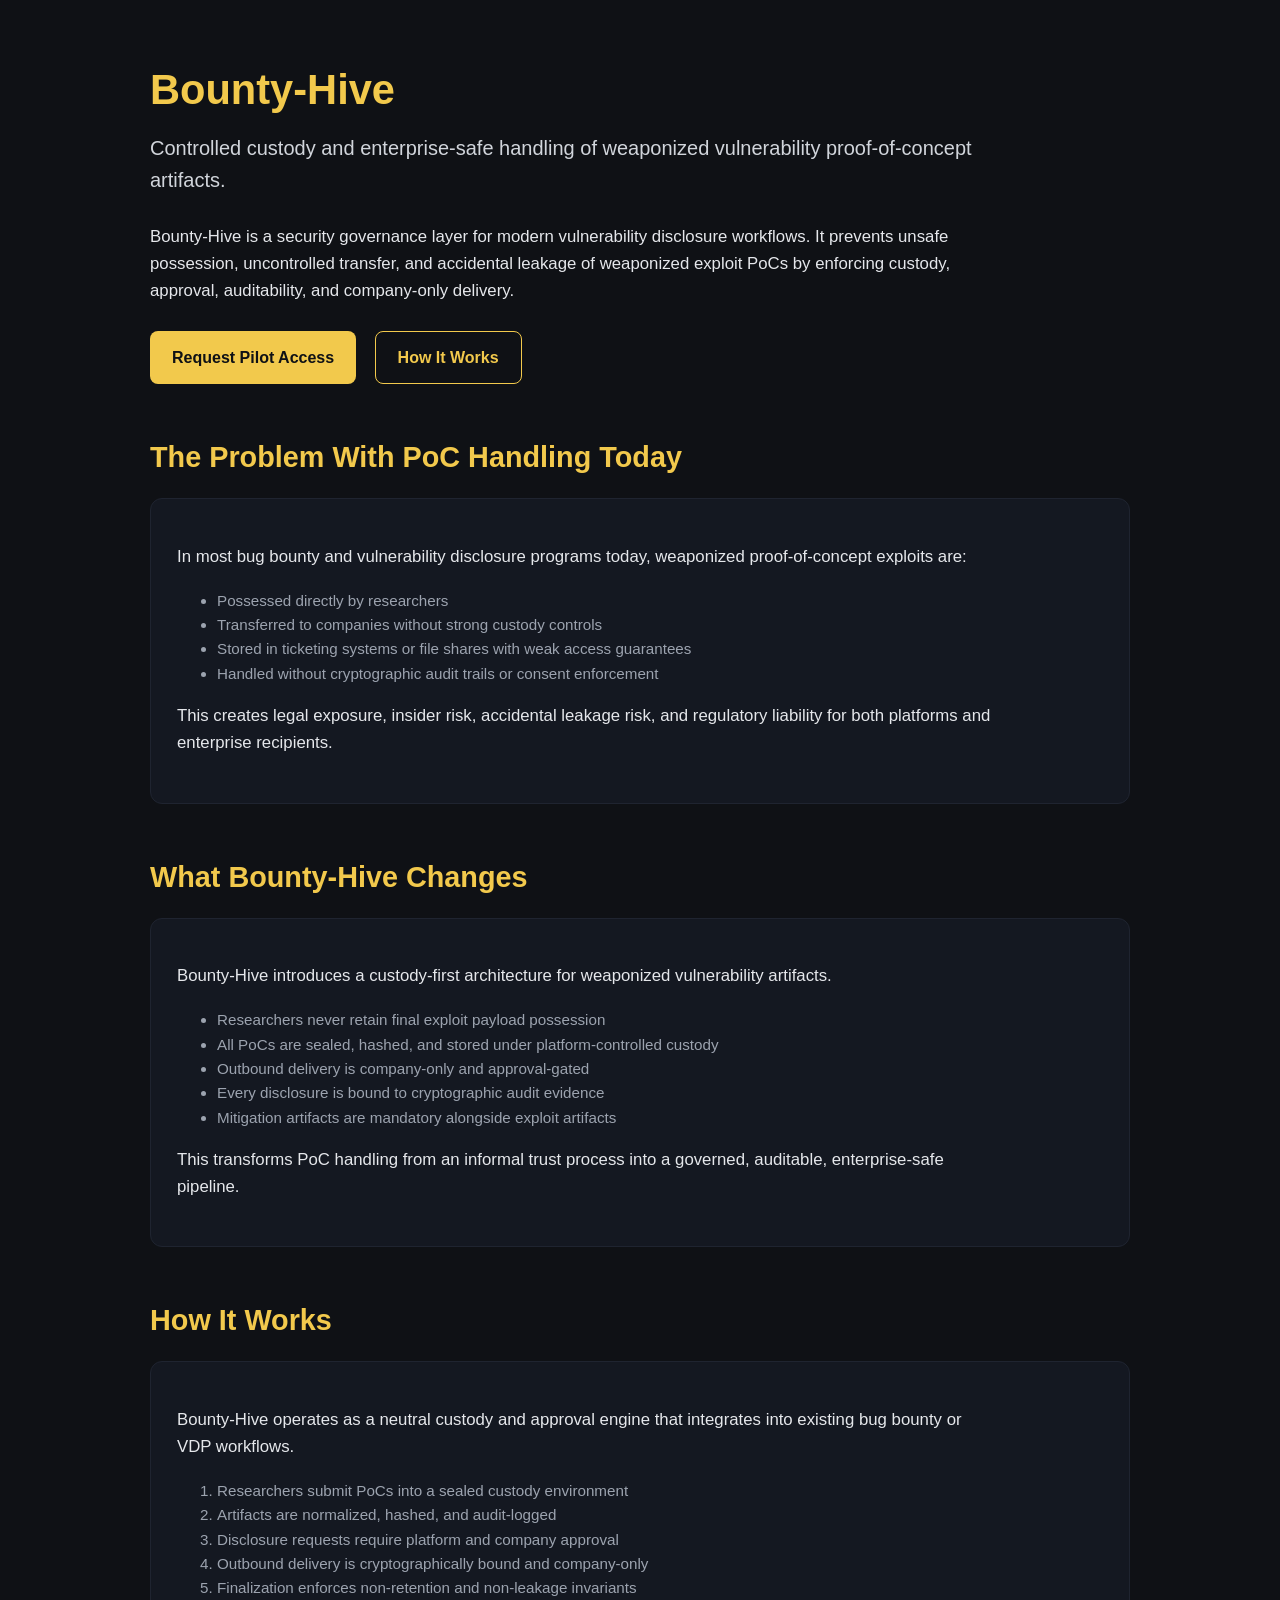
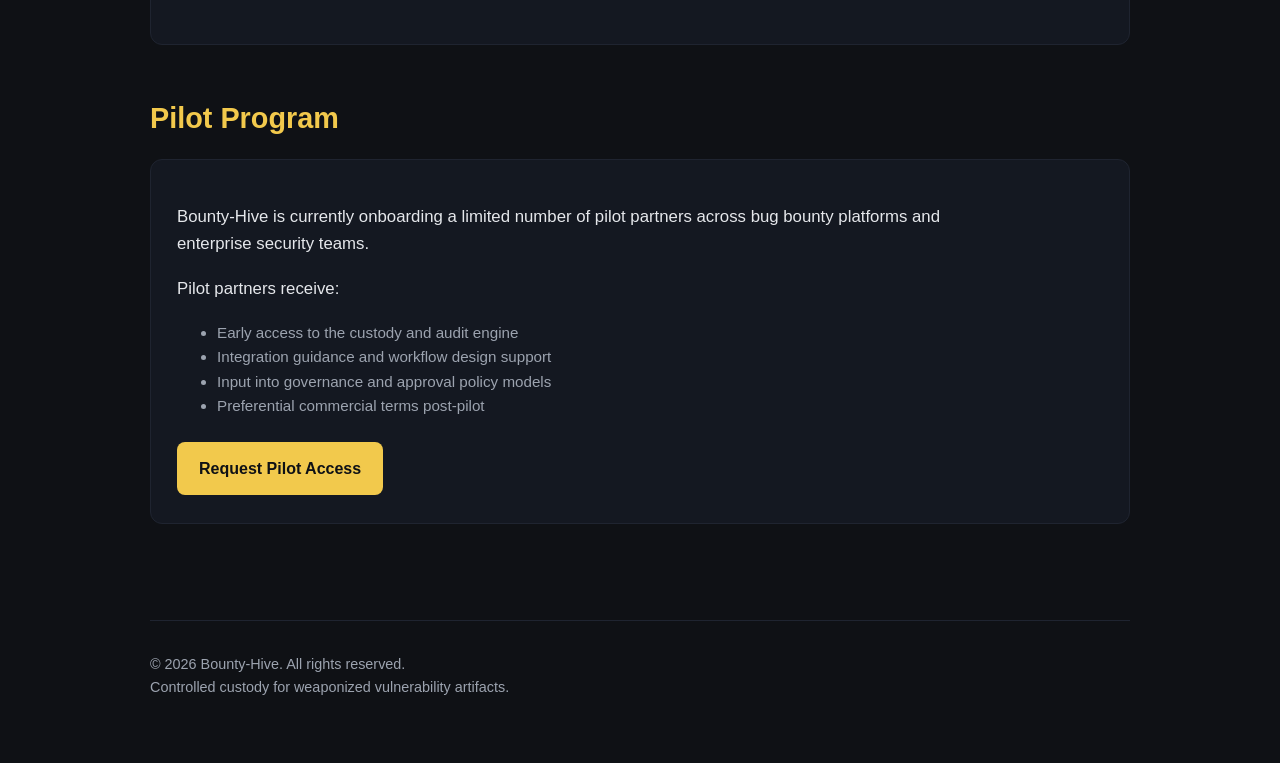
==== index.html @ f5d51bd5 "site: replace landing page with dark + yellow pilot-ready version" ====
<!DOCTYPE html>
<html lang="en">
<head>
  <meta charset="UTF-8" />
  <meta name="viewport" content="width=device-width, initial-scale=1.0"/>
  <title>Bounty-Hive — Controlled Custody for Weaponized PoCs</title>

  <style>
    body {
      background-color: #0f1115;
      color: #e5e7eb;
      font-family: -apple-system, BlinkMacSystemFont, "Segoe UI", Roboto, Inter, sans-serif;
      margin: 0;
      padding: 0;
      line-height: 1.6;
    }

    .container {
      max-width: 980px;
      margin: 0 auto;
      padding: 64px 24px;
    }

    h1, h2, h3 {
      color: #f2c94c;
      margin-top: 0;
      line-height: 1.25;
    }

    h1 {
      font-size: 2.6rem;
      margin-bottom: 16px;
    }

    h2 {
      font-size: 1.8rem;
      margin-top: 48px;
      margin-bottom: 12px;
    }

    p {
      font-size: 1.05rem;
      color: #e5e7eb;
      margin-bottom: 18px;
      max-width: 820px;
    }

    .subtle {
      color: #9ca3af;
      font-size: 0.95rem;
    }

    a {
      color: #f2c94c;
      text-decoration: none;
      font-weight: 500;
    }

    a:hover {
      text-decoration: underline;
    }

    .hero {
      margin-bottom: 56px;
    }

    .tagline {
      font-size: 1.25rem;
      color: #d1d5db;
      margin-bottom: 28px;
      max-width: 860px;
    }

    .button-primary {
      background-color: #f2c94c;
      color: #0f1115;
      padding: 14px 22px;
      border-radius: 8px;
      font-weight: 700;
      display: inline-block;
      margin-right: 14px;
      margin-top: 8px;
    }

    .button-secondary {
      border: 1px solid #f2c94c;
      color: #f2c94c;
      padding: 13px 22px;
      border-radius: 8px;
      font-weight: 600;
      display: inline-block;
      margin-top: 8px;
    }

    .section {
      margin-top: 56px;
    }

    .card {
      background-color: #141821;
      border: 1px solid #1f2430;
      border-radius: 12px;
      padding: 28px 26px;
      margin-top: 22px;
    }

    .footer {
      margin-top: 96px;
      padding-top: 32px;
      border-top: 1px solid #1f2430;
      color: #9ca3af;
      font-size: 0.9rem;
    }
  </style>
</head>
<body>

  <div class="container">

    <!-- HERO -->
    <div class="hero">
      <h1>Bounty-Hive</h1>

      <div class="tagline">
        Controlled custody and enterprise-safe handling of weaponized vulnerability proof-of-concept artifacts.
      </div>

      <p>
        Bounty-Hive is a security governance layer for modern vulnerability disclosure workflows.
        It prevents unsafe possession, uncontrolled transfer, and accidental leakage of weaponized exploit PoCs
        by enforcing custody, approval, auditability, and company-only delivery.
      </p>

      <a href="mailto:contact@bountyhive.org" class="button-primary">
        Request Pilot Access
      </a>

      <a href="#how-it-works" class="button-secondary">
        How It Works
      </a>
    </div>

    <!-- PROBLEM -->
    <div class="section">
      <h2>The Problem With PoC Handling Today</h2>

      <div class="card">
        <p>
          In most bug bounty and vulnerability disclosure programs today, weaponized proof-of-concept exploits are:
        </p>

        <ul class="subtle">
          <li>Possessed directly by researchers</li>
          <li>Transferred to companies without strong custody controls</li>
          <li>Stored in ticketing systems or file shares with weak access guarantees</li>
          <li>Handled without cryptographic audit trails or consent enforcement</li>
        </ul>

        <p>
          This creates legal exposure, insider risk, accidental leakage risk,
          and regulatory liability for both platforms and enterprise recipients.
        </p>
      </div>
    </div>

    <!-- SOLUTION -->
    <div class="section">
      <h2>What Bounty-Hive Changes</h2>

      <div class="card">
        <p>
          Bounty-Hive introduces a custody-first architecture for weaponized vulnerability artifacts.
        </p>

        <ul class="subtle">
          <li>Researchers never retain final exploit payload possession</li>
          <li>All PoCs are sealed, hashed, and stored under platform-controlled custody</li>
          <li>Outbound delivery is company-only and approval-gated</li>
          <li>Every disclosure is bound to cryptographic audit evidence</li>
          <li>Mitigation artifacts are mandatory alongside exploit artifacts</li>
        </ul>

        <p>
          This transforms PoC handling from an informal trust process into a governed, auditable, enterprise-safe pipeline.
        </p>
      </div>
    </div>

    <!-- HOW IT WORKS -->
    <div class="section" id="how-it-works">
      <h2>How It Works</h2>

      <div class="card">
        <p>
          Bounty-Hive operates as a neutral custody and approval engine that integrates into
          existing bug bounty or VDP workflows.
        </p>

        <ol class="subtle">
          <li>Researchers submit PoCs into a sealed custody environment</li>
          <li>Artifacts are normalized, hashed, and audit-logged</li>
          <li>Disclosure requests require platform and company approval</li>
          <li>Outbound delivery is cryptographically bound and company-only</li>
          <li>Finalization enforces non-retention and non-leakage invariants</li>
        </ol>
      </div>
    </div>

    <!-- PILOT CTA -->
    <div class="section">
      <h2>Pilot Program</h2>

      <div class="card">
        <p>
          Bounty-Hive is currently onboarding a limited number of pilot partners
          across bug bounty platforms and enterprise security teams.
        </p>

        <p>
          Pilot partners receive:
        </p>

        <ul class="subtle">
          <li>Early access to the custody and audit engine</li>
          <li>Integration guidance and workflow design support</li>
          <li>Input into governance and approval policy models</li>
          <li>Preferential commercial terms post-pilot</li>
        </ul>

        <a href="mailto:contact@bountyhive.org" class="button-primary">
          Request Pilot Access
        </a>
      </div>
    </div>

    <!-- FOOTER -->
    <div class="footer">
      © 2026 Bounty-Hive. All rights reserved.<br/>
      Controlled custody for weaponized vulnerability artifacts.
    </div>

  </div>

</body>
</html>
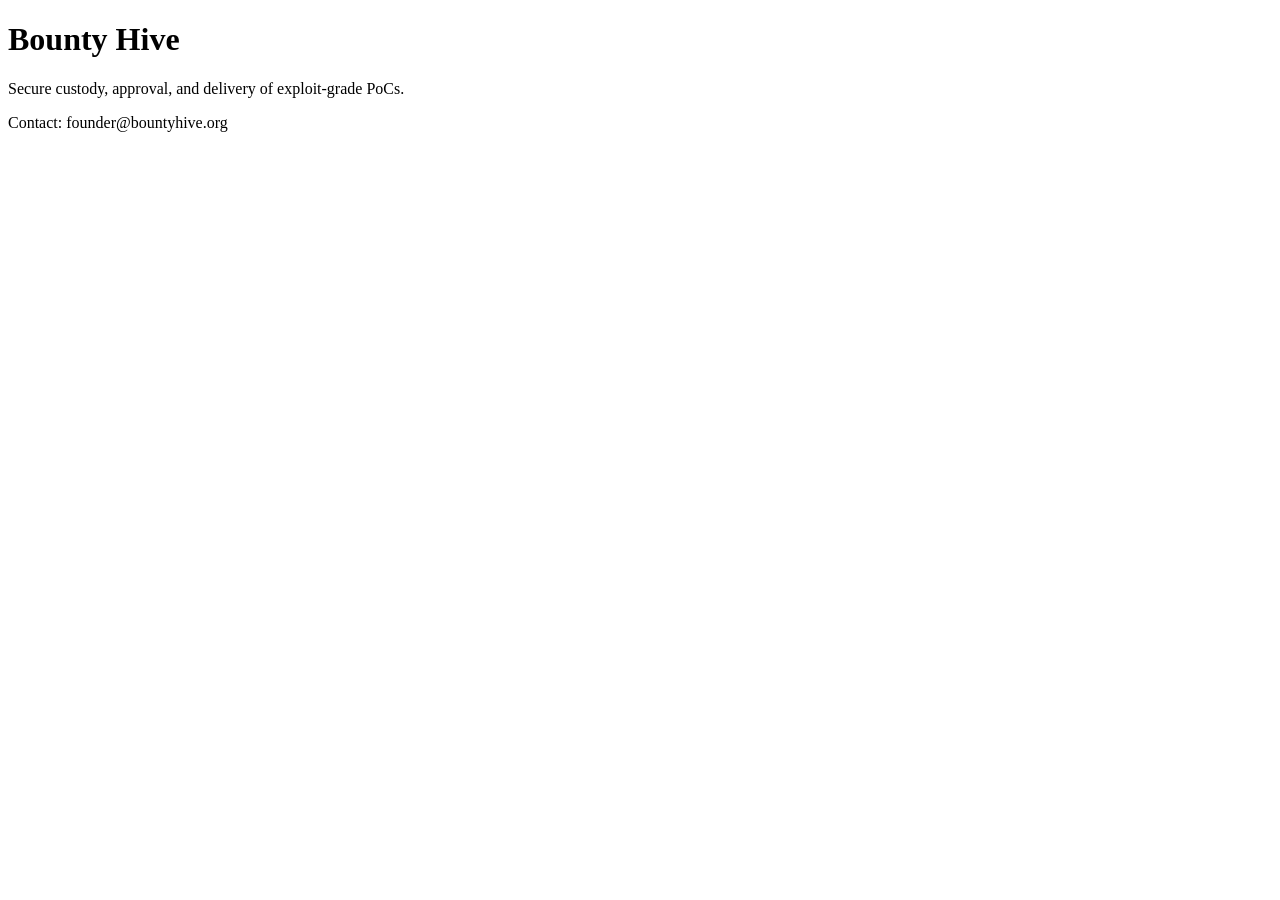
==== commit be632d2b: "updated contact info" ====
--- a/index.html
+++ b/index.html
@@ -1,245 +1,12 @@
 <!DOCTYPE html>
 <html lang="en">
 <head>
-  <meta charset="UTF-8" />
-  <meta name="viewport" content="width=device-width, initial-scale=1.0"/>
-  <title>Bounty-Hive — Controlled Custody for Weaponized PoCs</title>
-
-  <style>
-    body {
-      background-color: #0f1115;
-      color: #e5e7eb;
-      font-family: -apple-system, BlinkMacSystemFont, "Segoe UI", Roboto, Inter, sans-serif;
-      margin: 0;
-      padding: 0;
-      line-height: 1.6;
-    }
-
-    .container {
-      max-width: 980px;
-      margin: 0 auto;
-      padding: 64px 24px;
-    }
-
-    h1, h2, h3 {
-      color: #f2c94c;
-      margin-top: 0;
-      line-height: 1.25;
-    }
-
-    h1 {
-      font-size: 2.6rem;
-      margin-bottom: 16px;
-    }
-
-    h2 {
-      font-size: 1.8rem;
-      margin-top: 48px;
-      margin-bottom: 12px;
-    }
-
-    p {
-      font-size: 1.05rem;
-      color: #e5e7eb;
-      margin-bottom: 18px;
-      max-width: 820px;
-    }
-
-    .subtle {
-      color: #9ca3af;
-      font-size: 0.95rem;
-    }
-
-    a {
-      color: #f2c94c;
-      text-decoration: none;
-      font-weight: 500;
-    }
-
-    a:hover {
-      text-decoration: underline;
-    }
-
-    .hero {
-      margin-bottom: 56px;
-    }
-
-    .tagline {
-      font-size: 1.25rem;
-      color: #d1d5db;
-      margin-bottom: 28px;
-      max-width: 860px;
-    }
-
-    .button-primary {
-      background-color: #f2c94c;
-      color: #0f1115;
-      padding: 14px 22px;
-      border-radius: 8px;
-      font-weight: 700;
-      display: inline-block;
-      margin-right: 14px;
-      margin-top: 8px;
-    }
-
-    .button-secondary {
-      border: 1px solid #f2c94c;
-      color: #f2c94c;
-      padding: 13px 22px;
-      border-radius: 8px;
-      font-weight: 600;
-      display: inline-block;
-      margin-top: 8px;
-    }
-
-    .section {
-      margin-top: 56px;
-    }
-
-    .card {
-      background-color: #141821;
-      border: 1px solid #1f2430;
-      border-radius: 12px;
-      padding: 28px 26px;
-      margin-top: 22px;
-    }
-
-    .footer {
-      margin-top: 96px;
-      padding-top: 32px;
-      border-top: 1px solid #1f2430;
-      color: #9ca3af;
-      font-size: 0.9rem;
-    }
-  </style>
+  <meta charset="utf-8">
+  <title>Bounty Hive</title>
 </head>
 <body>
-
-  <div class="container">
-
-    <!-- HERO -->
-    <div class="hero">
-      <h1>Bounty-Hive</h1>
-
-      <div class="tagline">
-        Controlled custody and enterprise-safe handling of weaponized vulnerability proof-of-concept artifacts.
-      </div>
-
-      <p>
-        Bounty-Hive is a security governance layer for modern vulnerability disclosure workflows.
-        It prevents unsafe possession, uncontrolled transfer, and accidental leakage of weaponized exploit PoCs
-        by enforcing custody, approval, auditability, and company-only delivery.
-      </p>
-
-      <a href="mailto:contact@bountyhive.org" class="button-primary">
-        Request Pilot Access
-      </a>
-
-      <a href="#how-it-works" class="button-secondary">
-        How It Works
-      </a>
-    </div>
-
-    <!-- PROBLEM -->
-    <div class="section">
-      <h2>The Problem With PoC Handling Today</h2>
-
-      <div class="card">
-        <p>
-          In most bug bounty and vulnerability disclosure programs today, weaponized proof-of-concept exploits are:
-        </p>
-
-        <ul class="subtle">
-          <li>Possessed directly by researchers</li>
-          <li>Transferred to companies without strong custody controls</li>
-          <li>Stored in ticketing systems or file shares with weak access guarantees</li>
-          <li>Handled without cryptographic audit trails or consent enforcement</li>
-        </ul>
-
-        <p>
-          This creates legal exposure, insider risk, accidental leakage risk,
-          and regulatory liability for both platforms and enterprise recipients.
-        </p>
-      </div>
-    </div>
-
-    <!-- SOLUTION -->
-    <div class="section">
-      <h2>What Bounty-Hive Changes</h2>
-
-      <div class="card">
-        <p>
-          Bounty-Hive introduces a custody-first architecture for weaponized vulnerability artifacts.
-        </p>
-
-        <ul class="subtle">
-          <li>Researchers never retain final exploit payload possession</li>
-          <li>All PoCs are sealed, hashed, and stored under platform-controlled custody</li>
-          <li>Outbound delivery is company-only and approval-gated</li>
-          <li>Every disclosure is bound to cryptographic audit evidence</li>
-          <li>Mitigation artifacts are mandatory alongside exploit artifacts</li>
-        </ul>
-
-        <p>
-          This transforms PoC handling from an informal trust process into a governed, auditable, enterprise-safe pipeline.
-        </p>
-      </div>
-    </div>
-
-    <!-- HOW IT WORKS -->
-    <div class="section" id="how-it-works">
-      <h2>How It Works</h2>
-
-      <div class="card">
-        <p>
-          Bounty-Hive operates as a neutral custody and approval engine that integrates into
-          existing bug bounty or VDP workflows.
-        </p>
-
-        <ol class="subtle">
-          <li>Researchers submit PoCs into a sealed custody environment</li>
-          <li>Artifacts are normalized, hashed, and audit-logged</li>
-          <li>Disclosure requests require platform and company approval</li>
-          <li>Outbound delivery is cryptographically bound and company-only</li>
-          <li>Finalization enforces non-retention and non-leakage invariants</li>
-        </ol>
-      </div>
-    </div>
-
-    <!-- PILOT CTA -->
-    <div class="section">
-      <h2>Pilot Program</h2>
-
-      <div class="card">
-        <p>
-          Bounty-Hive is currently onboarding a limited number of pilot partners
-          across bug bounty platforms and enterprise security teams.
-        </p>
-
-        <p>
-          Pilot partners receive:
-        </p>
-
-        <ul class="subtle">
-          <li>Early access to the custody and audit engine</li>
-          <li>Integration guidance and workflow design support</li>
-          <li>Input into governance and approval policy models</li>
-          <li>Preferential commercial terms post-pilot</li>
-        </ul>
-
-        <a href="mailto:contact@bountyhive.org" class="button-primary">
-          Request Pilot Access
-        </a>
-      </div>
-    </div>
-
-    <!-- FOOTER -->
-    <div class="footer">
-      © 2026 Bounty-Hive. All rights reserved.<br/>
-      Controlled custody for weaponized vulnerability artifacts.
-    </div>
-
-  </div>
-
+  <h1>Bounty Hive</h1>
+  <p>Secure custody, approval, and delivery of exploit-grade PoCs.</p>
+  <p>Contact: founder@bountyhive.org</p>
 </body>
 </html>
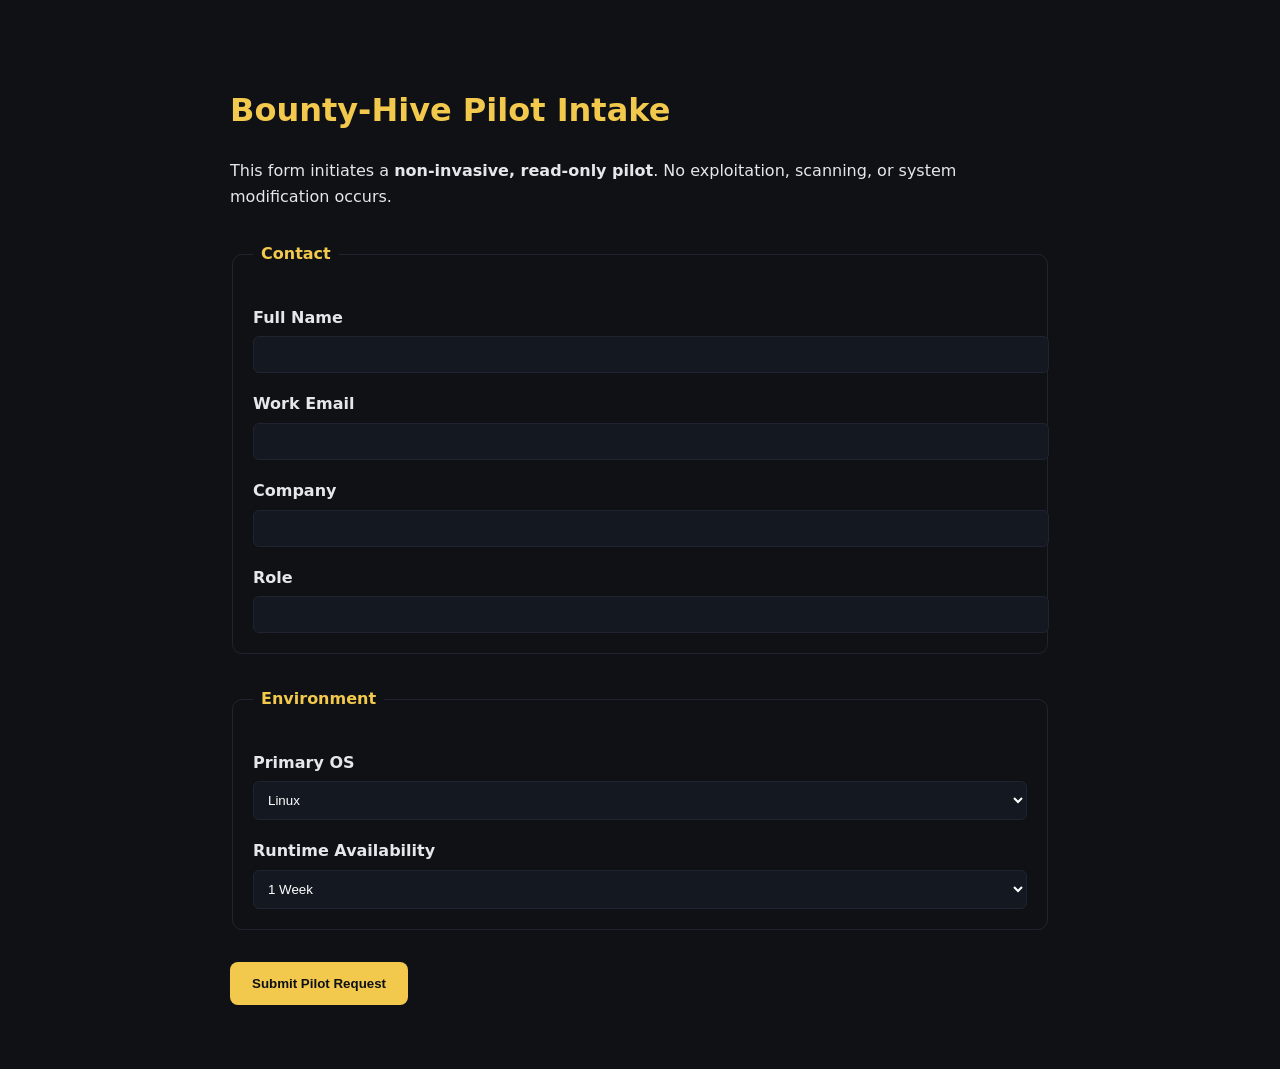
==== commit b9de8539: "updated landing page" ====
--- a/index.html
+++ b/index.html
@@ -1,12 +1,128 @@
 <!DOCTYPE html>
 <html lang="en">
 <head>
-  <meta charset="utf-8">
-  <title>Bounty Hive</title>
+  <meta charset="UTF-8" />
+  <title>Bounty-Hive Pilot Intake</title>
+  <meta name="viewport" content="width=device-width, initial-scale=1.0" />
+
+  <style>
+    body {
+      background-color: #0f1115;
+      color: #e5e7eb;
+      font-family: system-ui, -apple-system, BlinkMacSystemFont, sans-serif;
+      margin: 0;
+      padding: 0;
+      line-height: 1.6;
+    }
+    .container {
+      max-width: 820px;
+      margin: auto;
+      padding: 64px 24px;
+    }
+    h1, h2 {
+      color: #f2c94c;
+    }
+    label {
+      display: block;
+      margin-top: 18px;
+      font-weight: 600;
+    }
+    input, select, textarea {
+      width: 100%;
+      padding: 10px;
+      margin-top: 6px;
+      background: #141821;
+      color: #fff;
+      border: 1px solid #1f2430;
+      border-radius: 6px;
+    }
+    fieldset {
+      margin-top: 32px;
+      border: 1px solid #1f2430;
+      border-radius: 10px;
+      padding: 20px;
+    }
+    legend {
+      padding: 0 8px;
+      color: #f2c94c;
+      font-weight: 700;
+    }
+    button {
+      margin-top: 32px;
+      background: #f2c94c;
+      color: #0f1115;
+      padding: 14px 22px;
+      border: none;
+      border-radius: 8px;
+      font-weight: 700;
+      cursor: pointer;
+    }
+    small {
+      color: #9ca3af;
+    }
+  </style>
 </head>
 <body>
-  <h1>Bounty Hive</h1>
-  <p>Secure custody, approval, and delivery of exploit-grade PoCs.</p>
-  <p>Contact: founder@bountyhive.org</p>
+
+<div class="container">
+
+<h1>Bounty-Hive Pilot Intake</h1>
+
+<p>
+This form initiates a <strong>non-invasive, read-only pilot</strong>.
+No exploitation, scanning, or system modification occurs.
+</p>
+
+<form action="https://formspree.io/f/mbdovlpj" method="POST">
+
+<fieldset>
+  <legend>Contact</legend>
+
+  <label>Full Name
+    <input name="name" required>
+  </label>
+
+  <label>Work Email
+    <input type="email" name="email" required>
+  </label>
+
+  <label>Company
+    <input name="company" required>
+  </label>
+
+  <label>Role
+    <input name="role">
+  </label>
+</fieldset>
+
+<fieldset>
+  <legend>Environment</legend>
+
+  <label>Primary OS
+    <select name="os">
+      <option>Linux</option>
+      <option>macOS</option>
+      <option>Windows</option>
+      <option>Mixed / Unsure</option>
+    </select>
+  </label>
+
+  <label>Runtime Availability
+    <select name="runtime">
+      <option>1 Week</option>
+      <option>2 Weeks</option>
+      <option>1 Month</option>
+      <option>2 Months</option>
+    </select>
+  </label>
+
+</fieldset>
+
+<button type="submit">Submit Pilot Request</button>
+
+</form>
+
+</div>
+
 </body>
 </html>
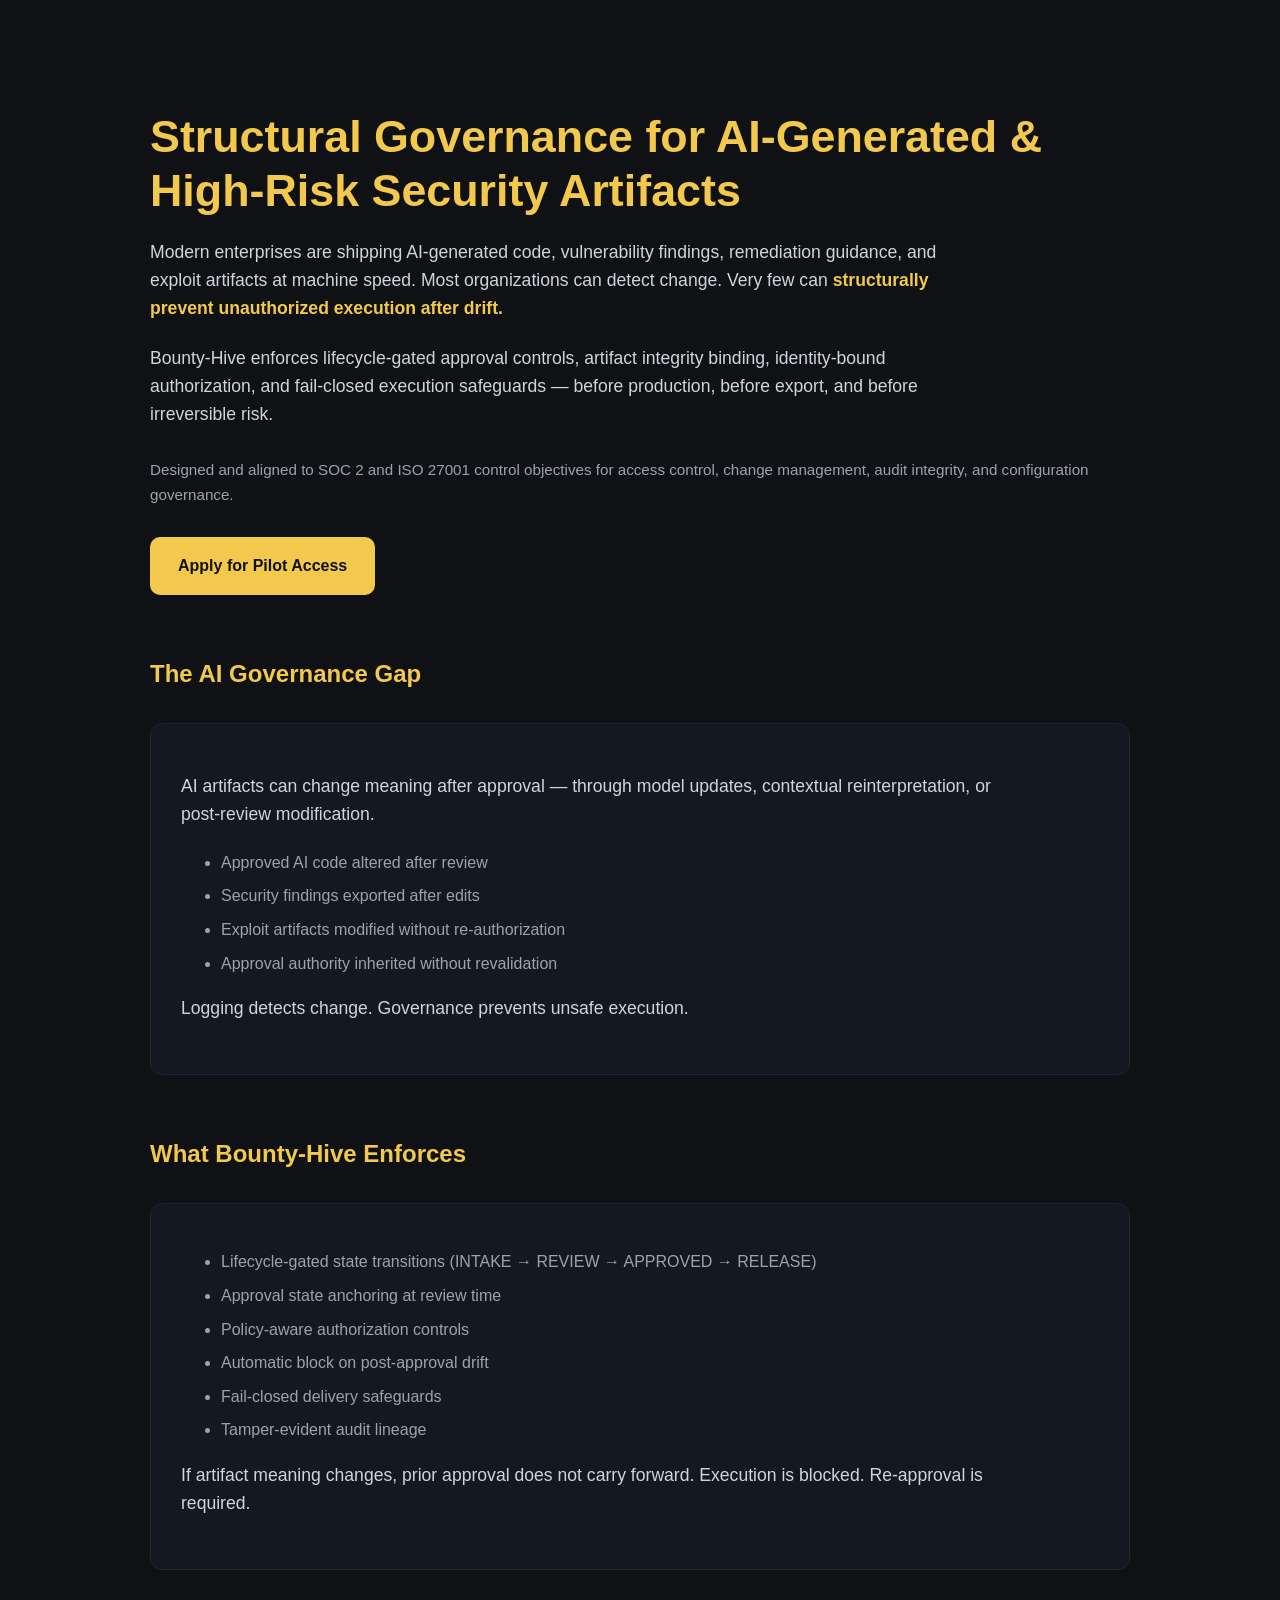
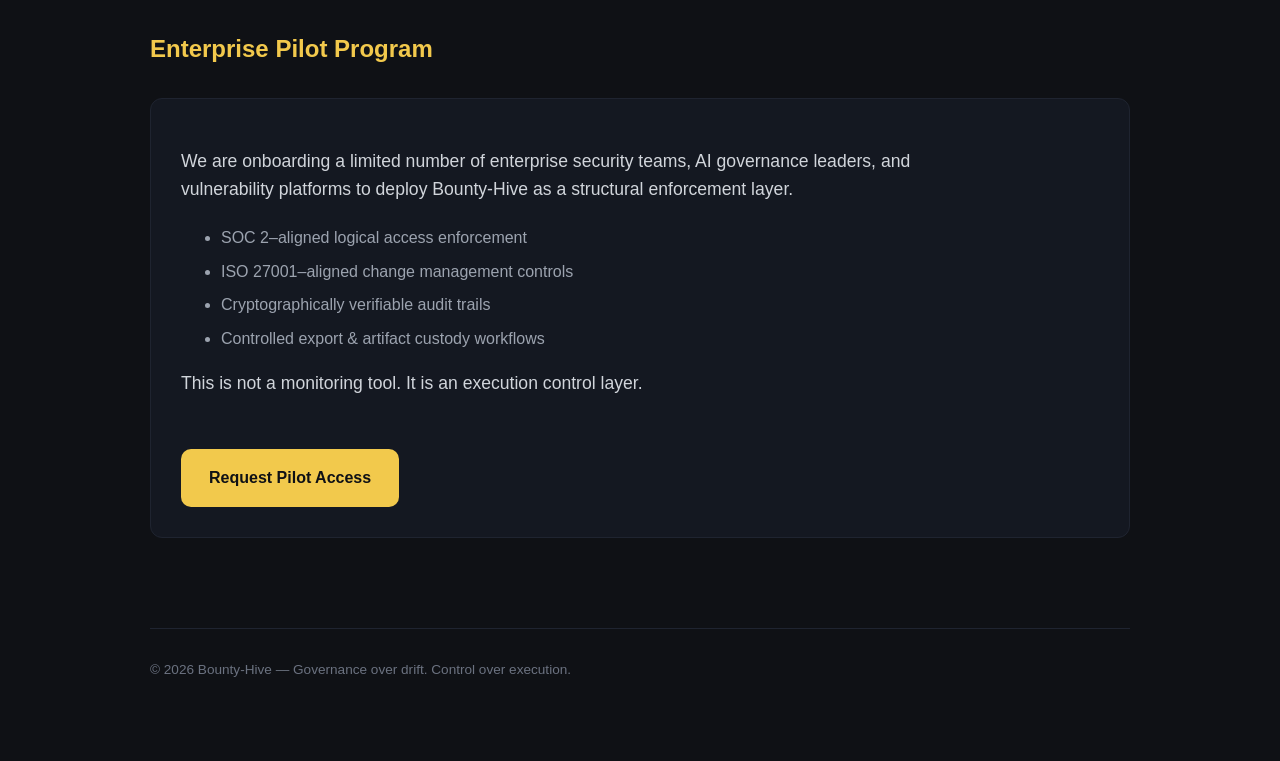
==== commit b6b43009: "updated landing page" ====
--- a/index.html
+++ b/index.html
@@ -2,127 +2,204 @@
 <html lang="en">
 <head>
   <meta charset="UTF-8" />
-  <title>Bounty-Hive Pilot Intake</title>
-  <meta name="viewport" content="width=device-width, initial-scale=1.0" />
+  <meta name="viewport" content="width=device-width, initial-scale=1.0"/>
+  <title>Bounty-Hive — AI & Security Artifact Governance</title>
 
   <style>
     body {
       background-color: #0f1115;
       color: #e5e7eb;
-      font-family: system-ui, -apple-system, BlinkMacSystemFont, sans-serif;
+      font-family: -apple-system, BlinkMacSystemFont, "Segoe UI", Roboto, Inter, sans-serif;
       margin: 0;
       padding: 0;
       line-height: 1.6;
     }
+
     .container {
+      max-width: 980px;
+      margin: 0 auto;
+      padding: 80px 24px;
+    }
+
+    h1 {
+      color: #f2c94c;
+      font-size: 2.8rem;
+      margin-bottom: 20px;
+      line-height: 1.2;
+    }
+
+    h2 {
+      color: #f2c94c;
+      margin-top: 60px;
+      margin-bottom: 16px;
+    }
+
+    p {
+      font-size: 1.1rem;
+      color: #d1d5db;
+      margin-bottom: 22px;
       max-width: 820px;
-      margin: auto;
-      padding: 64px 24px;
-    }
-    h1, h2 {
+    }
+
+    .highlight {
       color: #f2c94c;
-    }
-    label {
-      display: block;
-      margin-top: 18px;
       font-weight: 600;
     }
-    input, select, textarea {
-      width: 100%;
-      padding: 10px;
-      margin-top: 6px;
-      background: #141821;
-      color: #fff;
+
+    .button-primary {
+      background-color: #f2c94c;
+      color: #0f1115;
+      padding: 16px 28px;
+      border-radius: 10px;
+      font-weight: 700;
+      text-decoration: none;
+      display: inline-block;
+      font-size: 1rem;
+      margin-top: 30px;
+      transition: transform 0.15s ease;
+    }
+
+    .button-primary:hover {
+      transform: translateY(-2px);
+    }
+
+    .card {
+      background-color: #141821;
       border: 1px solid #1f2430;
-      border-radius: 6px;
-    }
-    fieldset {
-      margin-top: 32px;
-      border: 1px solid #1f2430;
-      border-radius: 10px;
-      padding: 20px;
-    }
-    legend {
-      padding: 0 8px;
-      color: #f2c94c;
-      font-weight: 700;
-    }
-    button {
-      margin-top: 32px;
-      background: #f2c94c;
-      color: #0f1115;
-      padding: 14px 22px;
-      border: none;
-      border-radius: 8px;
-      font-weight: 700;
-      cursor: pointer;
-    }
-    small {
+      border-radius: 12px;
+      padding: 30px;
+      margin-top: 30px;
+    }
+
+    ul {
+      margin-top: 15px;
       color: #9ca3af;
+    }
+
+    li {
+      margin-bottom: 8px;
+    }
+
+    .compliance {
+      margin-top: 30px;
+      font-size: 0.95rem;
+      color: #9ca3af;
+    }
+
+    .footer {
+      margin-top: 90px;
+      padding-top: 30px;
+      border-top: 1px solid #1f2430;
+      color: #6b7280;
+      font-size: 0.85rem;
     }
   </style>
 </head>
 <body>
 
-<div class="container">
-
-<h1>Bounty-Hive Pilot Intake</h1>
-
-<p>
-This form initiates a <strong>non-invasive, read-only pilot</strong>.
-No exploitation, scanning, or system modification occurs.
-</p>
-
-<form action="https://formspree.io/f/mbdovlpj" method="POST">
-
-<fieldset>
-  <legend>Contact</legend>
-
-  <label>Full Name
-    <input name="name" required>
-  </label>
-
-  <label>Work Email
-    <input type="email" name="email" required>
-  </label>
-
-  <label>Company
-    <input name="company" required>
-  </label>
-
-  <label>Role
-    <input name="role">
-  </label>
-</fieldset>
-
-<fieldset>
-  <legend>Environment</legend>
-
-  <label>Primary OS
-    <select name="os">
-      <option>Linux</option>
-      <option>macOS</option>
-      <option>Windows</option>
-      <option>Mixed / Unsure</option>
-    </select>
-  </label>
-
-  <label>Runtime Availability
-    <select name="runtime">
-      <option>1 Week</option>
-      <option>2 Weeks</option>
-      <option>1 Month</option>
-      <option>2 Months</option>
-    </select>
-  </label>
-
-</fieldset>
-
-<button type="submit">Submit Pilot Request</button>
-
-</form>
-
-</div>
+  <div class="container">
+
+    <!-- HERO -->
+    <h1>
+      Structural Governance for AI-Generated & High-Risk Security Artifacts
+    </h1>
+
+    <p>
+      Modern enterprises are shipping AI-generated code, vulnerability findings,
+      remediation guidance, and exploit artifacts at machine speed.
+      Most organizations can detect change.
+      Very few can <span class="highlight">structurally prevent unauthorized execution after drift.</span>
+    </p>
+
+    <p>
+      Bounty-Hive enforces lifecycle-gated approval controls, artifact integrity binding,
+      identity-bound authorization, and fail-closed execution safeguards —
+      before production, before export, and before irreversible risk.
+    </p>
+
+    <div class="compliance">
+      Designed and aligned to SOC 2 and ISO 27001 control objectives for access control,
+      change management, audit integrity, and configuration governance.
+    </div>
+
+    <a href="/pilot-intake/" class="button-primary">
+      Apply for Pilot Access
+    </a>
+
+    <!-- GOVERNANCE GAP -->
+    <h2>The AI Governance Gap</h2>
+
+    <div class="card">
+      <p>
+        AI artifacts can change meaning after approval — through model updates,
+        contextual reinterpretation, or post-review modification.
+      </p>
+
+      <ul>
+        <li>Approved AI code altered after review</li>
+        <li>Security findings exported after edits</li>
+        <li>Exploit artifacts modified without re-authorization</li>
+        <li>Approval authority inherited without revalidation</li>
+      </ul>
+
+      <p>
+        Logging detects change.
+        Governance prevents unsafe execution.
+      </p>
+    </div>
+
+    <!-- ENFORCEMENT -->
+    <h2>What Bounty-Hive Enforces</h2>
+
+    <div class="card">
+      <ul>
+        <li>Lifecycle-gated state transitions (INTAKE → REVIEW → APPROVED → RELEASE)</li>
+        <li>Approval state anchoring at review time</li>
+        <li>Policy-aware authorization controls</li>
+        <li>Automatic block on post-approval drift</li>
+        <li>Fail-closed delivery safeguards</li>
+        <li>Tamper-evident audit lineage</li>
+      </ul>
+
+      <p>
+        If artifact meaning changes, prior approval does not carry forward.
+        Execution is blocked.
+        Re-approval is required.
+      </p>
+    </div>
+
+    <!-- PILOT -->
+    <h2>Enterprise Pilot Program</h2>
+
+    <div class="card">
+      <p>
+        We are onboarding a limited number of enterprise security teams,
+        AI governance leaders, and vulnerability platforms
+        to deploy Bounty-Hive as a structural enforcement layer.
+      </p>
+
+      <ul>
+        <li>SOC 2–aligned logical access enforcement</li>
+        <li>ISO 27001–aligned change management controls</li>
+        <li>Cryptographically verifiable audit trails</li>
+        <li>Controlled export & artifact custody workflows</li>
+      </ul>
+
+      <p>
+        This is not a monitoring tool.
+        It is an execution control layer.
+      </p>
+
+      <a href="/pilot-intake/" class="button-primary">
+        Request Pilot Access
+      </a>
+    </div>
+
+    <div class="footer">
+      © 2026 Bounty-Hive — Governance over drift. Control over execution.
+    </div>
+
+  </div>
 
 </body>
 </html>
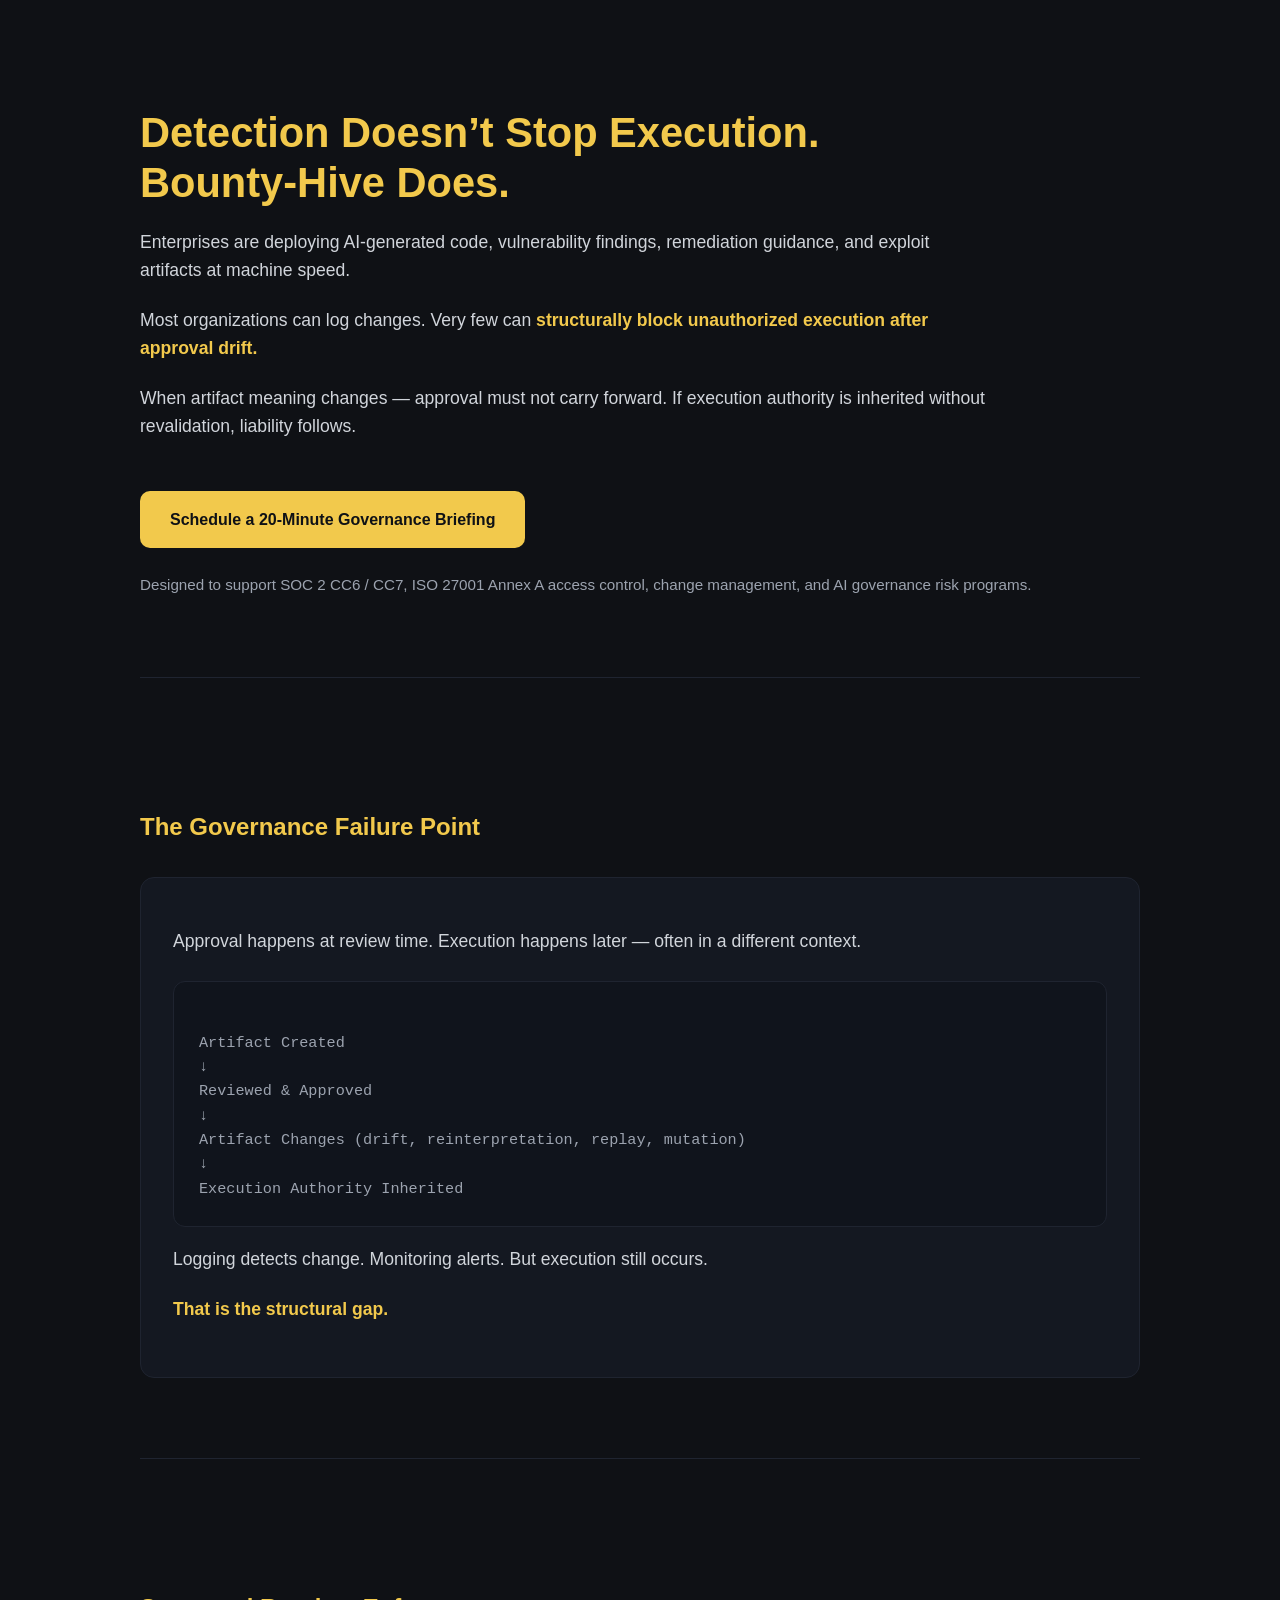
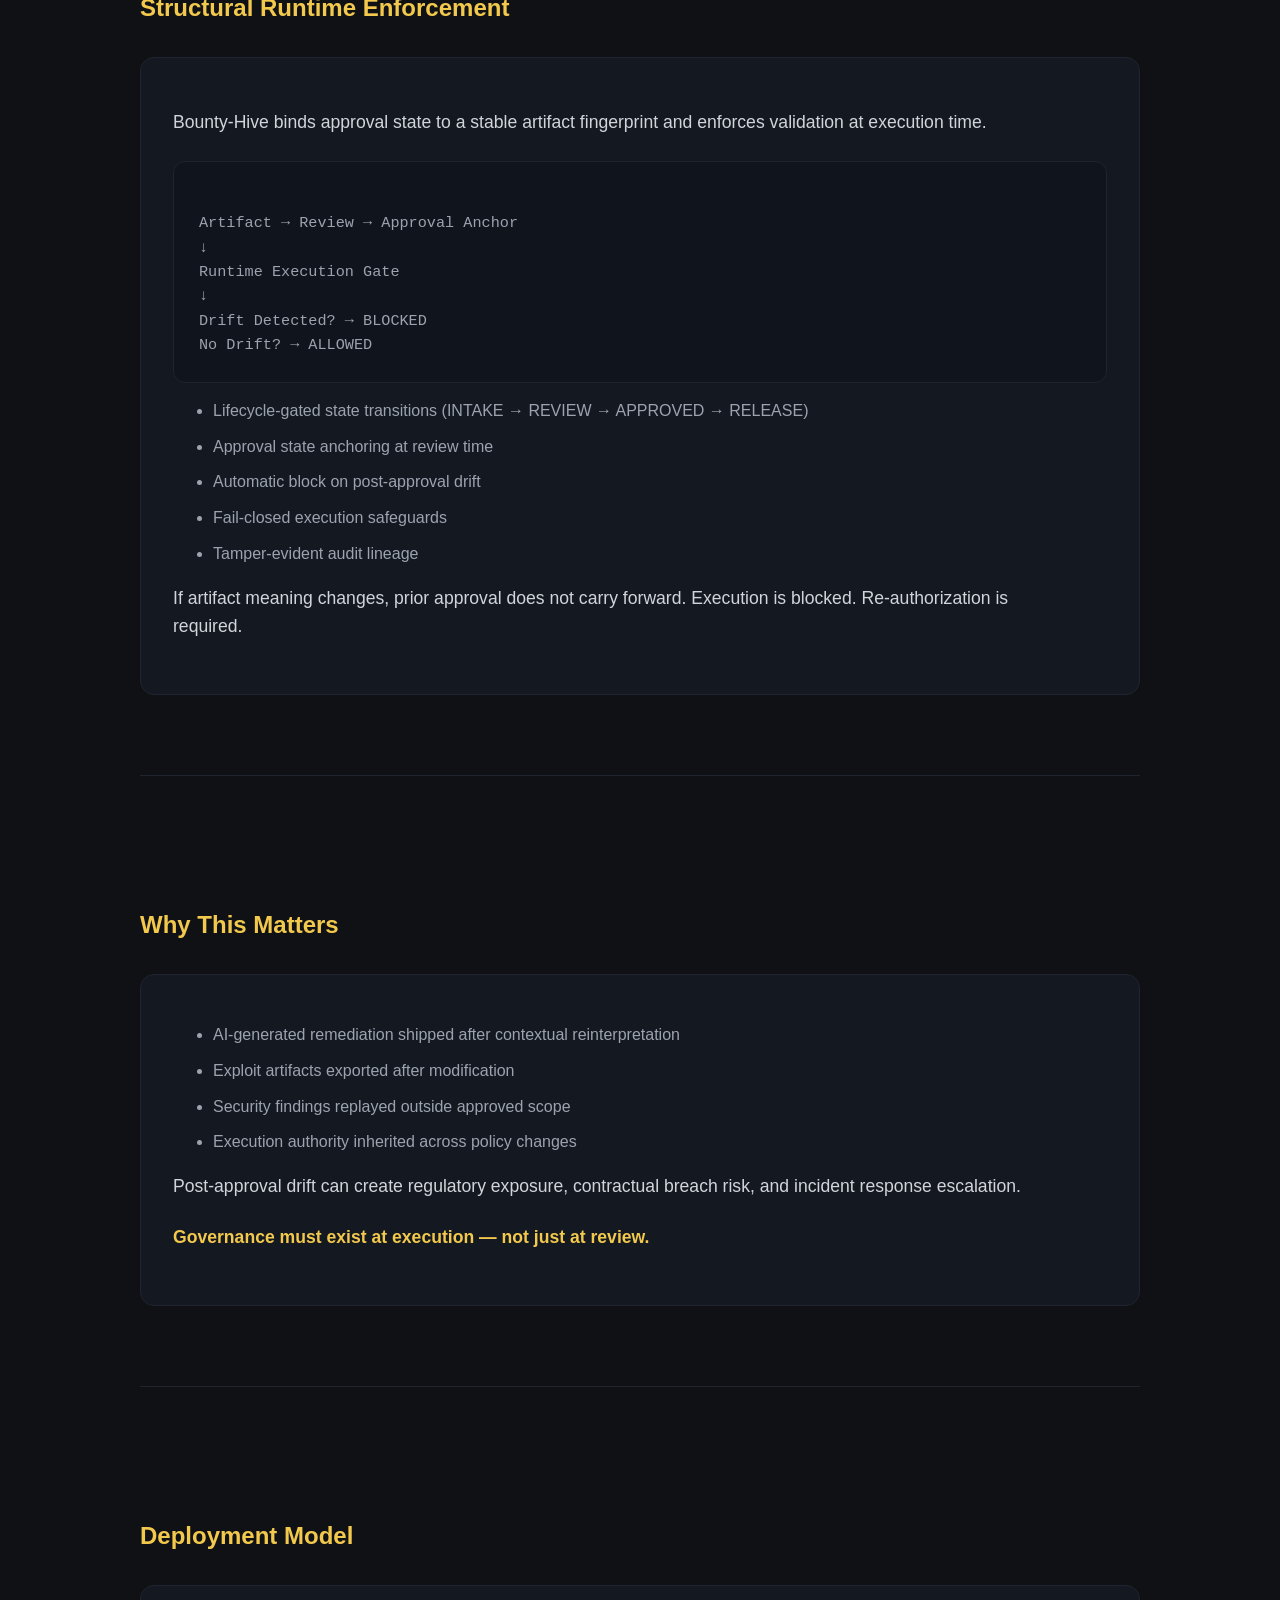
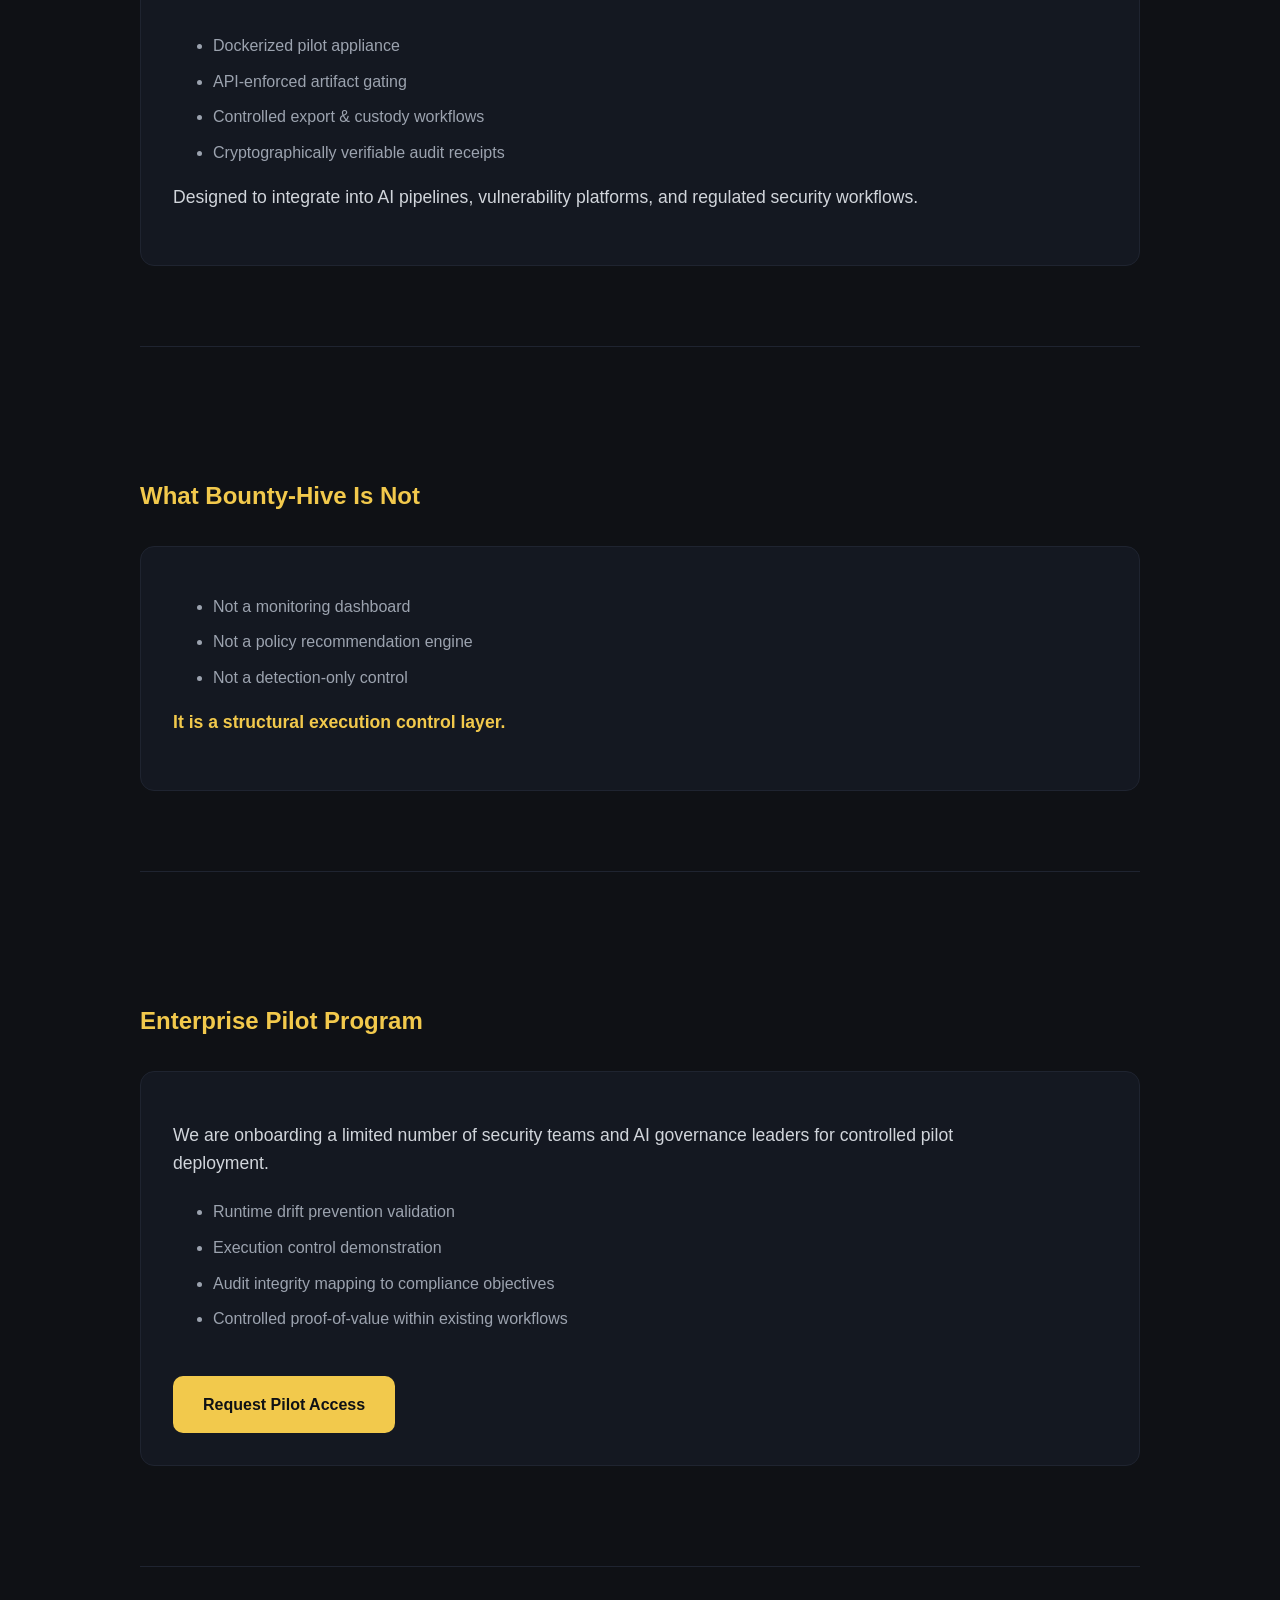
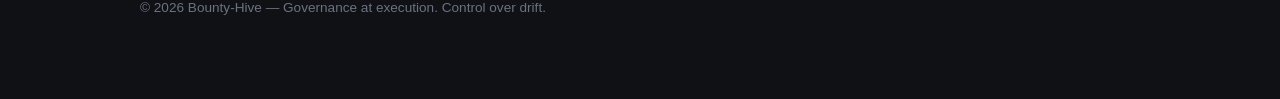
==== commit 675fba1e: "feat: reposition homepage for runtime enforcement clarity and pilot conversion" ====
--- a/index.html
+++ b/index.html
@@ -3,7 +3,7 @@
 <head>
   <meta charset="UTF-8" />
   <meta name="viewport" content="width=device-width, initial-scale=1.0"/>
-  <title>Bounty-Hive — AI & Security Artifact Governance</title>
+  <title>Bounty-Hive — Runtime Governance for AI & Security Artifacts</title>
 
   <style>
     body {
@@ -16,29 +16,29 @@
     }
 
     .container {
-      max-width: 980px;
+      max-width: 1000px;
       margin: 0 auto;
       padding: 80px 24px;
     }
 
     h1 {
       color: #f2c94c;
-      font-size: 2.8rem;
+      font-size: 2.6rem;
       margin-bottom: 20px;
       line-height: 1.2;
     }
 
     h2 {
       color: #f2c94c;
-      margin-top: 60px;
-      margin-bottom: 16px;
+      margin-top: 70px;
+      margin-bottom: 18px;
     }
 
     p {
       font-size: 1.1rem;
       color: #d1d5db;
       margin-bottom: 22px;
-      max-width: 820px;
+      max-width: 850px;
     }
 
     .highlight {
@@ -49,13 +49,13 @@
     .button-primary {
       background-color: #f2c94c;
       color: #0f1115;
-      padding: 16px 28px;
+      padding: 16px 30px;
       border-radius: 10px;
       font-weight: 700;
       text-decoration: none;
       display: inline-block;
       font-size: 1rem;
-      margin-top: 30px;
+      margin-top: 28px;
       transition: transform 0.15s ease;
     }
 
@@ -66,8 +66,8 @@
     .card {
       background-color: #141821;
       border: 1px solid #1f2430;
-      border-radius: 12px;
-      padding: 30px;
+      border-radius: 14px;
+      padding: 32px;
       margin-top: 30px;
     }
 
@@ -77,17 +77,35 @@
     }
 
     li {
-      margin-bottom: 8px;
-    }
-
-    .compliance {
-      margin-top: 30px;
+      margin-bottom: 10px;
+    }
+
+    .diagram {
+      background-color: #10141c;
+      border: 1px solid #1f2430;
+      border-radius: 12px;
+      padding: 25px;
+      margin-top: 25px;
+      font-family: monospace;
       font-size: 0.95rem;
       color: #9ca3af;
+      white-space: pre-line;
+    }
+
+    .section-divider {
+      margin-top: 80px;
+      border-top: 1px solid #1f2430;
+      padding-top: 60px;
+    }
+
+    .compliance {
+      margin-top: 25px;
+      font-size: 0.95rem;
+      color: #9ca3af;
     }
 
     .footer {
-      margin-top: 90px;
+      margin-top: 100px;
       padding-top: 30px;
       border-top: 1px solid #1f2430;
       color: #6b7280;
@@ -101,102 +119,192 @@
 
     <!-- HERO -->
     <h1>
-      Structural Governance for AI-Generated & High-Risk Security Artifacts
+      Detection Doesn’t Stop Execution.<br>
+      Bounty-Hive Does.
     </h1>
 
     <p>
-      Modern enterprises are shipping AI-generated code, vulnerability findings,
+      Enterprises are deploying AI-generated code, vulnerability findings,
       remediation guidance, and exploit artifacts at machine speed.
-      Most organizations can detect change.
-      Very few can <span class="highlight">structurally prevent unauthorized execution after drift.</span>
     </p>
 
     <p>
-      Bounty-Hive enforces lifecycle-gated approval controls, artifact integrity binding,
-      identity-bound authorization, and fail-closed execution safeguards —
-      before production, before export, and before irreversible risk.
+      Most organizations can log changes.
+      Very few can <span class="highlight">structurally block unauthorized execution after approval drift.</span>
     </p>
 
+    <p>
+      When artifact meaning changes — approval must not carry forward.
+      If execution authority is inherited without revalidation, liability follows.
+    </p>
+
+    <a href="/pilot-intake/" class="button-primary">
+      Schedule a 20-Minute Governance Briefing
+    </a>
+
     <div class="compliance">
-      Designed and aligned to SOC 2 and ISO 27001 control objectives for access control,
-      change management, audit integrity, and configuration governance.
-    </div>
-
-    <a href="/pilot-intake/" class="button-primary">
-      Apply for Pilot Access
-    </a>
-
-    <!-- GOVERNANCE GAP -->
-    <h2>The AI Governance Gap</h2>
-
-    <div class="card">
-      <p>
-        AI artifacts can change meaning after approval — through model updates,
-        contextual reinterpretation, or post-review modification.
-      </p>
-
-      <ul>
-        <li>Approved AI code altered after review</li>
-        <li>Security findings exported after edits</li>
-        <li>Exploit artifacts modified without re-authorization</li>
-        <li>Approval authority inherited without revalidation</li>
-      </ul>
-
-      <p>
-        Logging detects change.
-        Governance prevents unsafe execution.
-      </p>
-    </div>
-
-    <!-- ENFORCEMENT -->
-    <h2>What Bounty-Hive Enforces</h2>
-
-    <div class="card">
-      <ul>
-        <li>Lifecycle-gated state transitions (INTAKE → REVIEW → APPROVED → RELEASE)</li>
-        <li>Approval state anchoring at review time</li>
-        <li>Policy-aware authorization controls</li>
-        <li>Automatic block on post-approval drift</li>
-        <li>Fail-closed delivery safeguards</li>
-        <li>Tamper-evident audit lineage</li>
-      </ul>
-
-      <p>
-        If artifact meaning changes, prior approval does not carry forward.
-        Execution is blocked.
-        Re-approval is required.
-      </p>
-    </div>
-
-    <!-- PILOT -->
-    <h2>Enterprise Pilot Program</h2>
-
-    <div class="card">
-      <p>
-        We are onboarding a limited number of enterprise security teams,
-        AI governance leaders, and vulnerability platforms
-        to deploy Bounty-Hive as a structural enforcement layer.
-      </p>
-
-      <ul>
-        <li>SOC 2–aligned logical access enforcement</li>
-        <li>ISO 27001–aligned change management controls</li>
-        <li>Cryptographically verifiable audit trails</li>
-        <li>Controlled export & artifact custody workflows</li>
-      </ul>
-
-      <p>
-        This is not a monitoring tool.
-        It is an execution control layer.
-      </p>
-
-      <a href="/pilot-intake/" class="button-primary">
-        Request Pilot Access
-      </a>
-    </div>
+      Designed to support SOC 2 CC6 / CC7, ISO 27001 Annex A access control,
+      change management, and AI governance risk programs.
+    </div>
+
+
+    <!-- THE PROBLEM -->
+    <div class="section-divider">
+      <h2>The Governance Failure Point</h2>
+
+      <div class="card">
+        <p>
+          Approval happens at review time.
+          Execution happens later — often in a different context.
+        </p>
+
+        <div class="diagram">
+Artifact Created
+      ↓
+Reviewed & Approved
+      ↓
+Artifact Changes (drift, reinterpretation, replay, mutation)
+      ↓
+Execution Authority Inherited
+        </div>
+
+        <p>
+          Logging detects change.
+          Monitoring alerts.
+          But execution still occurs.
+        </p>
+
+        <p class="highlight">
+          That is the structural gap.
+        </p>
+      </div>
+    </div>
+
+
+    <!-- THE ENFORCEMENT MODEL -->
+    <div class="section-divider">
+      <h2>Structural Runtime Enforcement</h2>
+
+      <div class="card">
+        <p>
+          Bounty-Hive binds approval state to a stable artifact fingerprint
+          and enforces validation at execution time.
+        </p>
+
+        <div class="diagram">
+Artifact → Review → Approval Anchor
+                         ↓
+                 Runtime Execution Gate
+                         ↓
+              Drift Detected? → BLOCKED
+              No Drift?       → ALLOWED
+        </div>
+
+        <ul>
+          <li>Lifecycle-gated state transitions (INTAKE → REVIEW → APPROVED → RELEASE)</li>
+          <li>Approval state anchoring at review time</li>
+          <li>Automatic block on post-approval drift</li>
+          <li>Fail-closed execution safeguards</li>
+          <li>Tamper-evident audit lineage</li>
+        </ul>
+
+        <p>
+          If artifact meaning changes, prior approval does not carry forward.
+          Execution is blocked.
+          Re-authorization is required.
+        </p>
+      </div>
+    </div>
+
+
+    <!-- RISK FRAMING -->
+    <div class="section-divider">
+      <h2>Why This Matters</h2>
+
+      <div class="card">
+        <ul>
+          <li>AI-generated remediation shipped after contextual reinterpretation</li>
+          <li>Exploit artifacts exported after modification</li>
+          <li>Security findings replayed outside approved scope</li>
+          <li>Execution authority inherited across policy changes</li>
+        </ul>
+
+        <p>
+          Post-approval drift can create regulatory exposure,
+          contractual breach risk, and incident response escalation.
+        </p>
+
+        <p class="highlight">
+          Governance must exist at execution — not just at review.
+        </p>
+      </div>
+    </div>
+
+
+    <!-- DEPLOYMENT -->
+    <div class="section-divider">
+      <h2>Deployment Model</h2>
+
+      <div class="card">
+        <ul>
+          <li>Dockerized pilot appliance</li>
+          <li>API-enforced artifact gating</li>
+          <li>Controlled export & custody workflows</li>
+          <li>Cryptographically verifiable audit receipts</li>
+        </ul>
+
+        <p>
+          Designed to integrate into AI pipelines,
+          vulnerability platforms, and regulated security workflows.
+        </p>
+      </div>
+    </div>
+
+
+    <!-- NOT A TOOL -->
+    <div class="section-divider">
+      <h2>What Bounty-Hive Is Not</h2>
+
+      <div class="card">
+        <ul>
+          <li>Not a monitoring dashboard</li>
+          <li>Not a policy recommendation engine</li>
+          <li>Not a detection-only control</li>
+        </ul>
+
+        <p class="highlight">
+          It is a structural execution control layer.
+        </p>
+      </div>
+    </div>
+
+
+    <!-- PILOT CTA -->
+    <div class="section-divider">
+      <h2>Enterprise Pilot Program</h2>
+
+      <div class="card">
+        <p>
+          We are onboarding a limited number of security teams
+          and AI governance leaders for controlled pilot deployment.
+        </p>
+
+        <ul>
+          <li>Runtime drift prevention validation</li>
+          <li>Execution control demonstration</li>
+          <li>Audit integrity mapping to compliance objectives</li>
+          <li>Controlled proof-of-value within existing workflows</li>
+        </ul>
+
+        <a href="/pilot-intake/" class="button-primary">
+          Request Pilot Access
+        </a>
+      </div>
+    </div>
+
 
     <div class="footer">
-      © 2026 Bounty-Hive — Governance over drift. Control over execution.
+      © 2026 Bounty-Hive — Governance at execution. Control over drift.
     </div>
 
   </div>
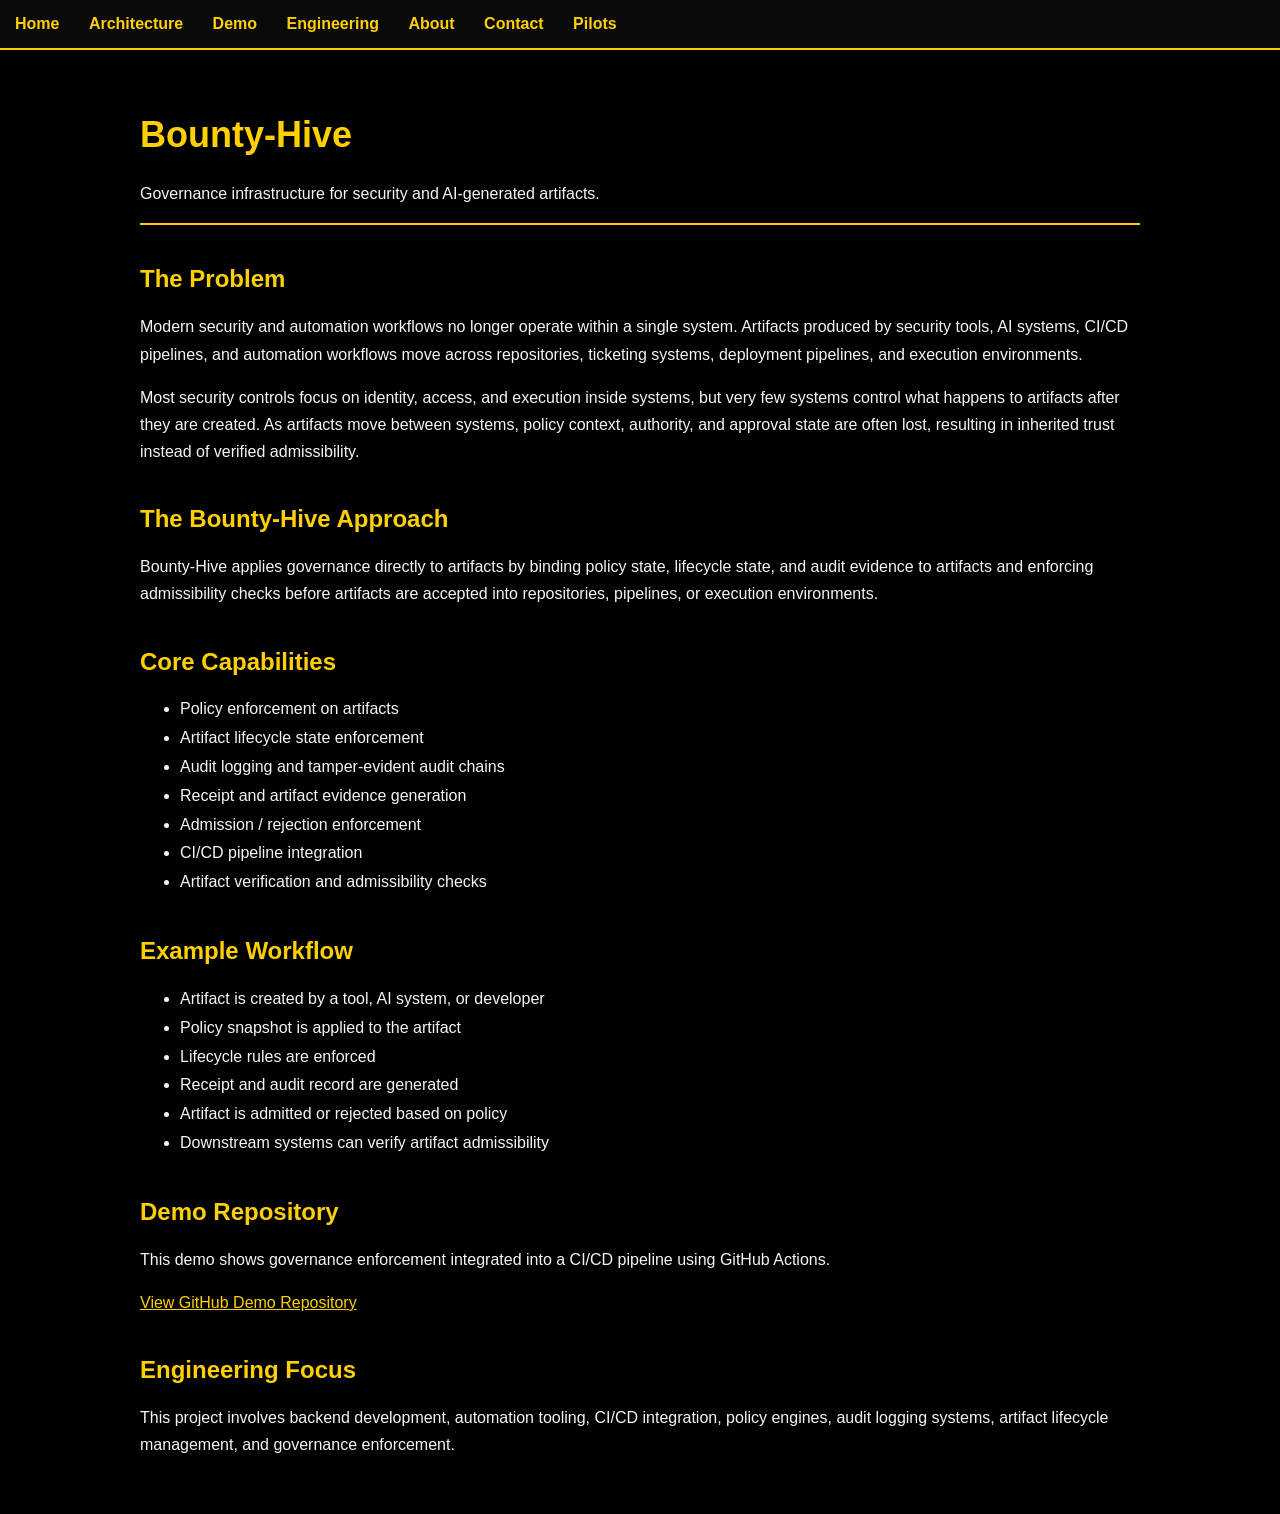
==== commit 188d46cb: "Updated homepage content" ====
--- a/index.html
+++ b/index.html
@@ -1,313 +1,93 @@
 <!DOCTYPE html>
-<html lang="en">
+<html>
 <head>
-  <meta charset="UTF-8" />
-  <meta name="viewport" content="width=device-width, initial-scale=1.0"/>
-  <title>Bounty-Hive — Runtime Governance for AI & Security Artifacts</title>
+<title>Bounty-Hive</title>
+<link rel="stylesheet" href="/css/style.css">
+</head>
 
-  <style>
-    body {
-      background-color: #0f1115;
-      color: #e5e7eb;
-      font-family: -apple-system, BlinkMacSystemFont, "Segoe UI", Roboto, Inter, sans-serif;
-      margin: 0;
-      padding: 0;
-      line-height: 1.6;
-    }
-
-    .container {
-      max-width: 1000px;
-      margin: 0 auto;
-      padding: 80px 24px;
-    }
-
-    h1 {
-      color: #f2c94c;
-      font-size: 2.6rem;
-      margin-bottom: 20px;
-      line-height: 1.2;
-    }
-
-    h2 {
-      color: #f2c94c;
-      margin-top: 70px;
-      margin-bottom: 18px;
-    }
-
-    p {
-      font-size: 1.1rem;
-      color: #d1d5db;
-      margin-bottom: 22px;
-      max-width: 850px;
-    }
-
-    .highlight {
-      color: #f2c94c;
-      font-weight: 600;
-    }
-
-    .button-primary {
-      background-color: #f2c94c;
-      color: #0f1115;
-      padding: 16px 30px;
-      border-radius: 10px;
-      font-weight: 700;
-      text-decoration: none;
-      display: inline-block;
-      font-size: 1rem;
-      margin-top: 28px;
-      transition: transform 0.15s ease;
-    }
-
-    .button-primary:hover {
-      transform: translateY(-2px);
-    }
-
-    .card {
-      background-color: #141821;
-      border: 1px solid #1f2430;
-      border-radius: 14px;
-      padding: 32px;
-      margin-top: 30px;
-    }
-
-    ul {
-      margin-top: 15px;
-      color: #9ca3af;
-    }
-
-    li {
-      margin-bottom: 10px;
-    }
-
-    .diagram {
-      background-color: #10141c;
-      border: 1px solid #1f2430;
-      border-radius: 12px;
-      padding: 25px;
-      margin-top: 25px;
-      font-family: monospace;
-      font-size: 0.95rem;
-      color: #9ca3af;
-      white-space: pre-line;
-    }
-
-    .section-divider {
-      margin-top: 80px;
-      border-top: 1px solid #1f2430;
-      padding-top: 60px;
-    }
-
-    .compliance {
-      margin-top: 25px;
-      font-size: 0.95rem;
-      color: #9ca3af;
-    }
-
-    .footer {
-      margin-top: 100px;
-      padding-top: 30px;
-      border-top: 1px solid #1f2430;
-      color: #6b7280;
-      font-size: 0.85rem;
-    }
-  </style>
-</head>
 <body>
 
-  <div class="container">
+<nav>
+  <a href="/">Home</a>
+  <a href="/architecture/">Architecture</a>
+  <a href="/demo/">Demo</a>
+  <a href="/engineering/">Engineering</a>
+  <a href="/about/">About</a>
+  <a href="/contact/">Contact</a>
+  <a href="/pilot-intake/">Pilots</a>
+</nav>
 
-    <!-- HERO -->
-    <h1>
-      Detection Doesn’t Stop Execution.<br>
-      Bounty-Hive Does.
-    </h1>
+<div class="container">
 
-    <p>
-      Enterprises are deploying AI-generated code, vulnerability findings,
-      remediation guidance, and exploit artifacts at machine speed.
-    </p>
+<h1>Bounty-Hive</h1>
 
-    <p>
-      Most organizations can log changes.
-      Very few can <span class="highlight">structurally block unauthorized execution after approval drift.</span>
-    </p>
+<p>
+Governance infrastructure for security and AI-generated artifacts.
+</p>
 
-    <p>
-      When artifact meaning changes — approval must not carry forward.
-      If execution authority is inherited without revalidation, liability follows.
-    </p>
+<hr style="border: 1px solid #ffd000;">
 
-    <a href="/pilot-intake/" class="button-primary">
-      Schedule a 20-Minute Governance Briefing
-    </a>
+<h2>The Problem</h2>
+<p>
+Modern security and automation workflows no longer operate within a single system.
+Artifacts produced by security tools, AI systems, CI/CD pipelines, and automation workflows
+move across repositories, ticketing systems, deployment pipelines, and execution environments.
+</p>
 
-    <div class="compliance">
-      Designed to support SOC 2 CC6 / CC7, ISO 27001 Annex A access control,
-      change management, and AI governance risk programs.
-    </div>
+<p>
+Most security controls focus on identity, access, and execution inside systems,
+but very few systems control what happens to artifacts after they are created.
+As artifacts move between systems, policy context, authority, and approval state are often lost,
+resulting in inherited trust instead of verified admissibility.
+</p>
 
+<h2>The Bounty-Hive Approach</h2>
+<p>
+Bounty-Hive applies governance directly to artifacts by binding policy state,
+lifecycle state, and audit evidence to artifacts and enforcing admissibility checks
+before artifacts are accepted into repositories, pipelines, or execution environments.
+</p>
 
-    <!-- THE PROBLEM -->
-    <div class="section-divider">
-      <h2>The Governance Failure Point</h2>
+<h2>Core Capabilities</h2>
+<ul>
+<li>Policy enforcement on artifacts</li>
+<li>Artifact lifecycle state enforcement</li>
+<li>Audit logging and tamper-evident audit chains</li>
+<li>Receipt and artifact evidence generation</li>
+<li>Admission / rejection enforcement</li>
+<li>CI/CD pipeline integration</li>
+<li>Artifact verification and admissibility checks</li>
+</ul>
 
-      <div class="card">
-        <p>
-          Approval happens at review time.
-          Execution happens later — often in a different context.
-        </p>
+<h2>Example Workflow</h2>
+<ul>
+<li>Artifact is created by a tool, AI system, or developer</li>
+<li>Policy snapshot is applied to the artifact</li>
+<li>Lifecycle rules are enforced</li>
+<li>Receipt and audit record are generated</li>
+<li>Artifact is admitted or rejected based on policy</li>
+<li>Downstream systems can verify artifact admissibility</li>
+</ul>
 
-        <div class="diagram">
-Artifact Created
-      ↓
-Reviewed & Approved
-      ↓
-Artifact Changes (drift, reinterpretation, replay, mutation)
-      ↓
-Execution Authority Inherited
-        </div>
+<h2>Demo Repository</h2>
+<p>
+This demo shows governance enforcement integrated into a CI/CD pipeline using GitHub Actions.
+</p>
 
-        <p>
-          Logging detects change.
-          Monitoring alerts.
-          But execution still occurs.
-        </p>
+<p>
+<a href="https://github.com/Lift3dL3g3nd/bounty-hive-demo">
+View GitHub Demo Repository
+</a>
+</p>
 
-        <p class="highlight">
-          That is the structural gap.
-        </p>
-      </div>
-    </div>
+<h2>Engineering Focus</h2>
+<p>
+This project involves backend development, automation tooling, CI/CD integration,
+policy engines, audit logging systems, artifact lifecycle management,
+and governance enforcement.
+</p>
 
-
-    <!-- THE ENFORCEMENT MODEL -->
-    <div class="section-divider">
-      <h2>Structural Runtime Enforcement</h2>
-
-      <div class="card">
-        <p>
-          Bounty-Hive binds approval state to a stable artifact fingerprint
-          and enforces validation at execution time.
-        </p>
-
-        <div class="diagram">
-Artifact → Review → Approval Anchor
-                         ↓
-                 Runtime Execution Gate
-                         ↓
-              Drift Detected? → BLOCKED
-              No Drift?       → ALLOWED
-        </div>
-
-        <ul>
-          <li>Lifecycle-gated state transitions (INTAKE → REVIEW → APPROVED → RELEASE)</li>
-          <li>Approval state anchoring at review time</li>
-          <li>Automatic block on post-approval drift</li>
-          <li>Fail-closed execution safeguards</li>
-          <li>Tamper-evident audit lineage</li>
-        </ul>
-
-        <p>
-          If artifact meaning changes, prior approval does not carry forward.
-          Execution is blocked.
-          Re-authorization is required.
-        </p>
-      </div>
-    </div>
-
-
-    <!-- RISK FRAMING -->
-    <div class="section-divider">
-      <h2>Why This Matters</h2>
-
-      <div class="card">
-        <ul>
-          <li>AI-generated remediation shipped after contextual reinterpretation</li>
-          <li>Exploit artifacts exported after modification</li>
-          <li>Security findings replayed outside approved scope</li>
-          <li>Execution authority inherited across policy changes</li>
-        </ul>
-
-        <p>
-          Post-approval drift can create regulatory exposure,
-          contractual breach risk, and incident response escalation.
-        </p>
-
-        <p class="highlight">
-          Governance must exist at execution — not just at review.
-        </p>
-      </div>
-    </div>
-
-
-    <!-- DEPLOYMENT -->
-    <div class="section-divider">
-      <h2>Deployment Model</h2>
-
-      <div class="card">
-        <ul>
-          <li>Dockerized pilot appliance</li>
-          <li>API-enforced artifact gating</li>
-          <li>Controlled export & custody workflows</li>
-          <li>Cryptographically verifiable audit receipts</li>
-        </ul>
-
-        <p>
-          Designed to integrate into AI pipelines,
-          vulnerability platforms, and regulated security workflows.
-        </p>
-      </div>
-    </div>
-
-
-    <!-- NOT A TOOL -->
-    <div class="section-divider">
-      <h2>What Bounty-Hive Is Not</h2>
-
-      <div class="card">
-        <ul>
-          <li>Not a monitoring dashboard</li>
-          <li>Not a policy recommendation engine</li>
-          <li>Not a detection-only control</li>
-        </ul>
-
-        <p class="highlight">
-          It is a structural execution control layer.
-        </p>
-      </div>
-    </div>
-
-
-    <!-- PILOT CTA -->
-    <div class="section-divider">
-      <h2>Enterprise Pilot Program</h2>
-
-      <div class="card">
-        <p>
-          We are onboarding a limited number of security teams
-          and AI governance leaders for controlled pilot deployment.
-        </p>
-
-        <ul>
-          <li>Runtime drift prevention validation</li>
-          <li>Execution control demonstration</li>
-          <li>Audit integrity mapping to compliance objectives</li>
-          <li>Controlled proof-of-value within existing workflows</li>
-        </ul>
-
-        <a href="/pilot-intake/" class="button-primary">
-          Request Pilot Access
-        </a>
-      </div>
-    </div>
-
-
-    <div class="footer">
-      © 2026 Bounty-Hive — Governance at execution. Control over drift.
-    </div>
-
-  </div>
+</div>
 
 </body>
 </html>
--- a/css/style.css
+++ b/css/style.css
@@ -0,0 +1,56 @@
+body {
+    font-family: Arial, sans-serif;
+    background-color: #000000;
+    color: #f5f5f5;
+    margin: 0;
+    padding: 0;
+}
+
+nav {
+    background-color: #0a0a0a;
+    padding: 15px;
+    border-bottom: 2px solid #ffd000;
+}
+
+nav a {
+    color: #ffd000;
+    margin-right: 25px;
+    text-decoration: none;
+    font-weight: bold;
+}
+
+nav a:hover {
+    color: #ffffff;
+}
+
+.container {
+    max-width: 1000px;
+    margin: auto;
+    padding: 40px;
+}
+
+h1 {
+    color: #ffd000;
+    font-size: 36px;
+}
+
+h2 {
+    color: #ffd000;
+    margin-top: 40px;
+}
+
+p {
+    line-height: 1.7;
+}
+
+ul {
+    line-height: 1.8;
+}
+
+a {
+    color: #ffd000;
+}
+
+a:hover {
+    color: #ffffff;
+}
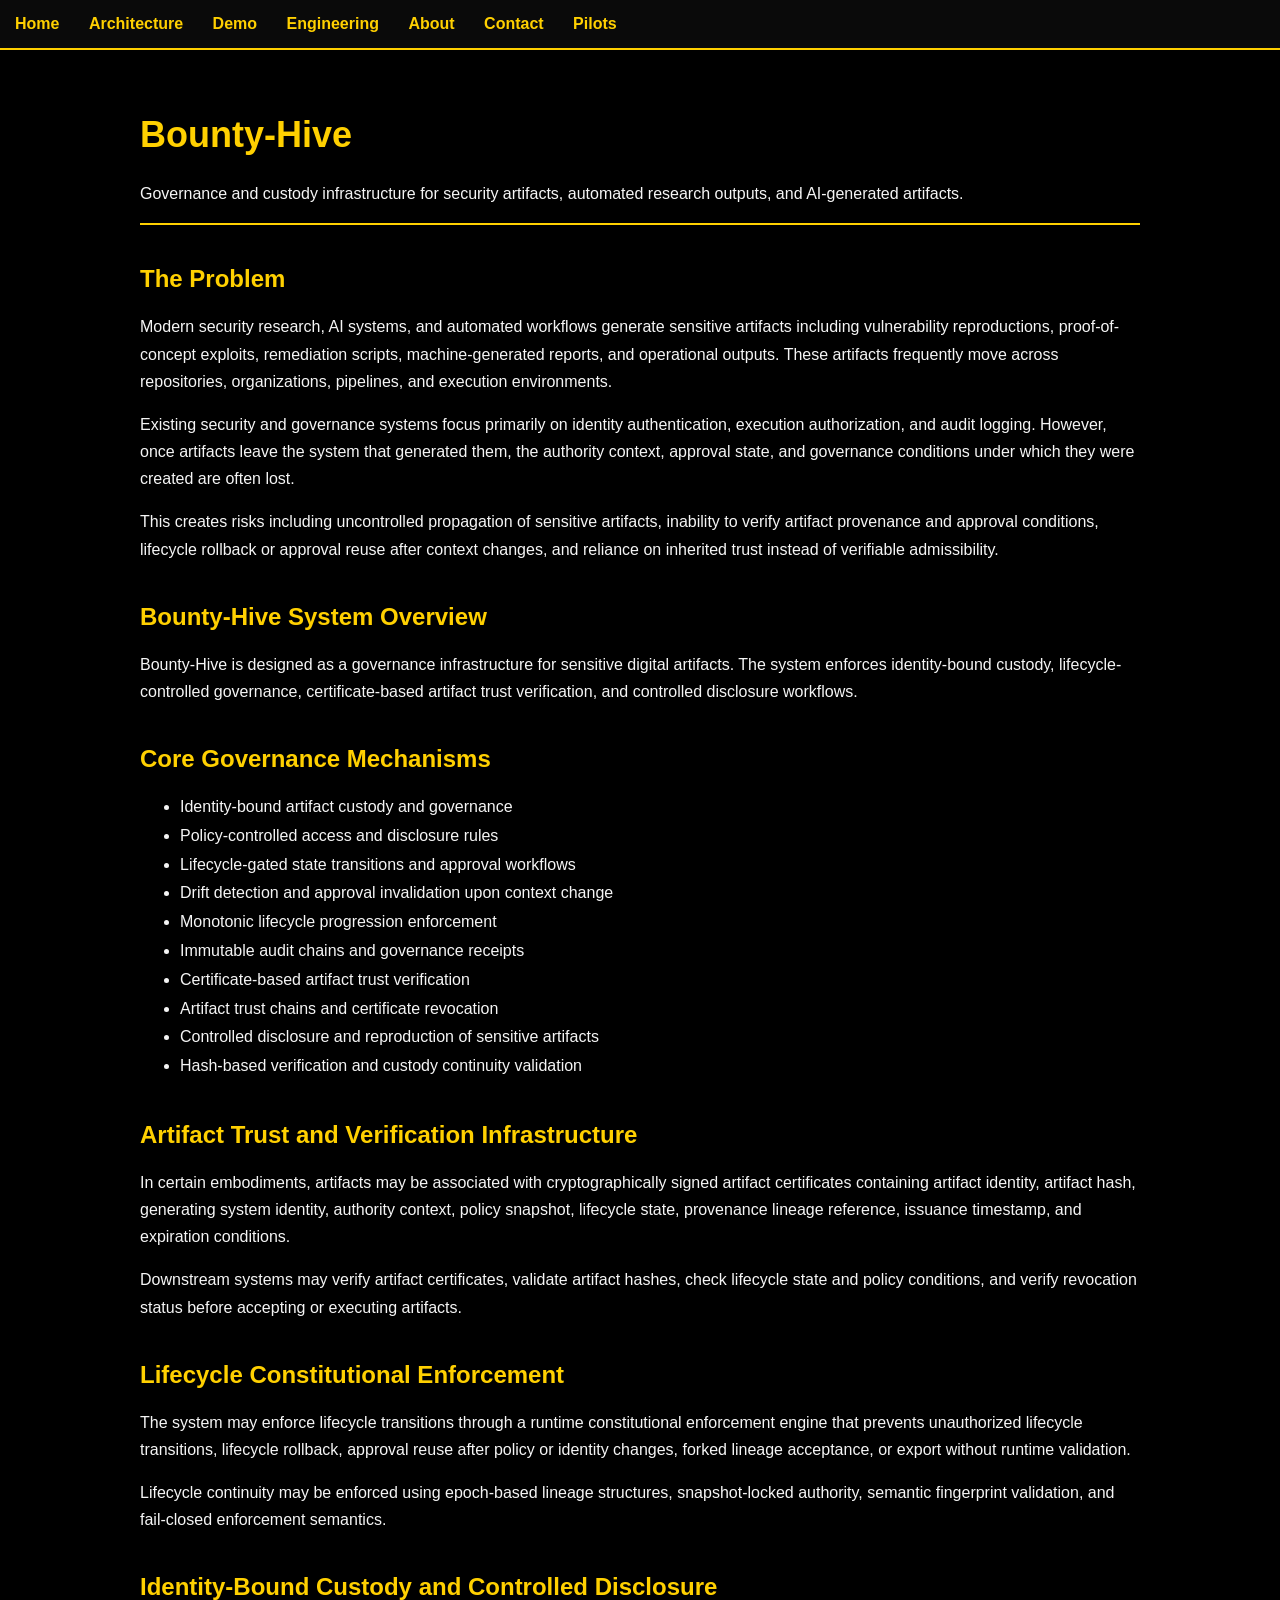
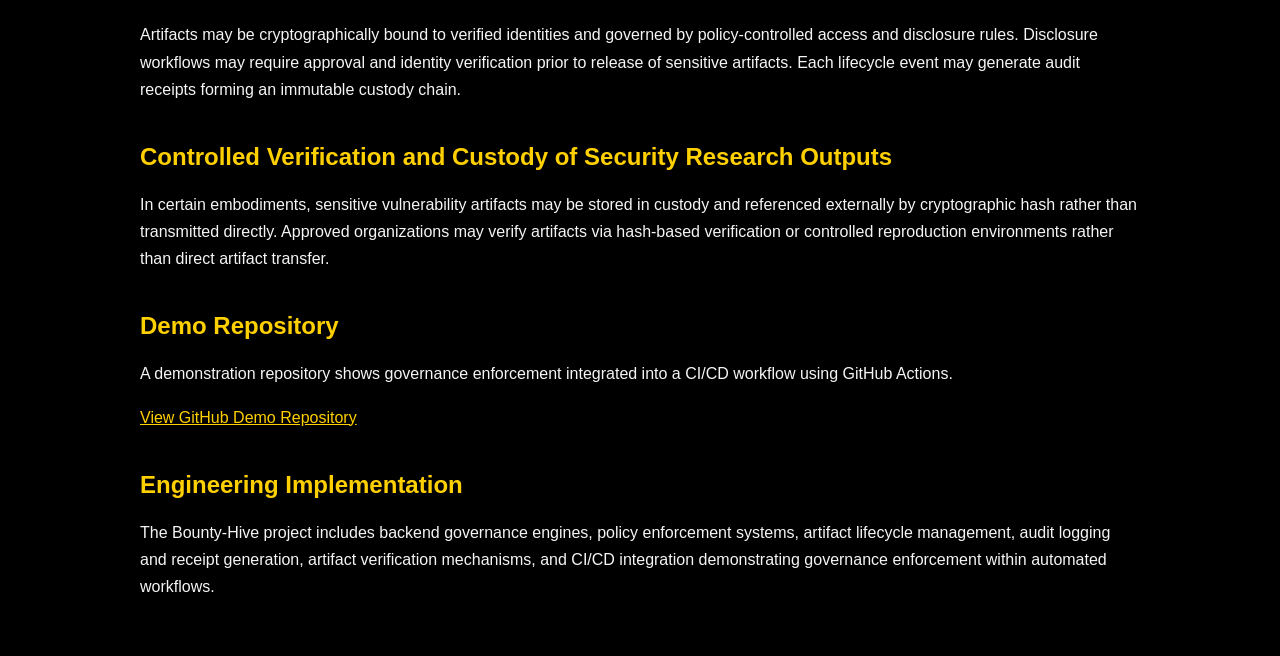
==== commit 0470cf48: "Updated homepage to patent-aligned description" ====
--- a/index.html
+++ b/index.html
@@ -22,56 +22,99 @@
 <h1>Bounty-Hive</h1>
 
 <p>
-Governance infrastructure for security and AI-generated artifacts.
+Governance and custody infrastructure for security artifacts, automated research outputs,
+and AI-generated artifacts.
 </p>
 
 <hr style="border: 1px solid #ffd000;">
 
 <h2>The Problem</h2>
 <p>
-Modern security and automation workflows no longer operate within a single system.
-Artifacts produced by security tools, AI systems, CI/CD pipelines, and automation workflows
-move across repositories, ticketing systems, deployment pipelines, and execution environments.
+Modern security research, AI systems, and automated workflows generate sensitive artifacts
+including vulnerability reproductions, proof-of-concept exploits, remediation scripts,
+machine-generated reports, and operational outputs. These artifacts frequently move across
+repositories, organizations, pipelines, and execution environments.
 </p>
 
 <p>
-Most security controls focus on identity, access, and execution inside systems,
-but very few systems control what happens to artifacts after they are created.
-As artifacts move between systems, policy context, authority, and approval state are often lost,
-resulting in inherited trust instead of verified admissibility.
+Existing security and governance systems focus primarily on identity authentication,
+execution authorization, and audit logging. However, once artifacts leave the system that
+generated them, the authority context, approval state, and governance conditions under which
+they were created are often lost.
 </p>
 
-<h2>The Bounty-Hive Approach</h2>
 <p>
-Bounty-Hive applies governance directly to artifacts by binding policy state,
-lifecycle state, and audit evidence to artifacts and enforcing admissibility checks
-before artifacts are accepted into repositories, pipelines, or execution environments.
+This creates risks including uncontrolled propagation of sensitive artifacts, inability to verify
+artifact provenance and approval conditions, lifecycle rollback or approval reuse after context
+changes, and reliance on inherited trust instead of verifiable admissibility.
 </p>
 
-<h2>Core Capabilities</h2>
+<h2>Bounty-Hive System Overview</h2>
+<p>
+Bounty-Hive is designed as a governance infrastructure for sensitive digital artifacts.
+The system enforces identity-bound custody, lifecycle-controlled governance,
+certificate-based artifact trust verification, and controlled disclosure workflows.
+</p>
+
+<h2>Core Governance Mechanisms</h2>
 <ul>
-<li>Policy enforcement on artifacts</li>
-<li>Artifact lifecycle state enforcement</li>
-<li>Audit logging and tamper-evident audit chains</li>
-<li>Receipt and artifact evidence generation</li>
-<li>Admission / rejection enforcement</li>
-<li>CI/CD pipeline integration</li>
-<li>Artifact verification and admissibility checks</li>
+<li>Identity-bound artifact custody and governance</li>
+<li>Policy-controlled access and disclosure rules</li>
+<li>Lifecycle-gated state transitions and approval workflows</li>
+<li>Drift detection and approval invalidation upon context change</li>
+<li>Monotonic lifecycle progression enforcement</li>
+<li>Immutable audit chains and governance receipts</li>
+<li>Certificate-based artifact trust verification</li>
+<li>Artifact trust chains and certificate revocation</li>
+<li>Controlled disclosure and reproduction of sensitive artifacts</li>
+<li>Hash-based verification and custody continuity validation</li>
 </ul>
 
-<h2>Example Workflow</h2>
-<ul>
-<li>Artifact is created by a tool, AI system, or developer</li>
-<li>Policy snapshot is applied to the artifact</li>
-<li>Lifecycle rules are enforced</li>
-<li>Receipt and audit record are generated</li>
-<li>Artifact is admitted or rejected based on policy</li>
-<li>Downstream systems can verify artifact admissibility</li>
-</ul>
+<h2>Artifact Trust and Verification Infrastructure</h2>
+<p>
+In certain embodiments, artifacts may be associated with cryptographically signed artifact
+certificates containing artifact identity, artifact hash, generating system identity, authority
+context, policy snapshot, lifecycle state, provenance lineage reference, issuance timestamp,
+and expiration conditions.
+</p>
+
+<p>
+Downstream systems may verify artifact certificates, validate artifact hashes, check lifecycle
+state and policy conditions, and verify revocation status before accepting or executing artifacts.
+</p>
+
+<h2>Lifecycle Constitutional Enforcement</h2>
+<p>
+The system may enforce lifecycle transitions through a runtime constitutional enforcement
+engine that prevents unauthorized lifecycle transitions, lifecycle rollback, approval reuse after
+policy or identity changes, forked lineage acceptance, or export without runtime validation.
+</p>
+
+<p>
+Lifecycle continuity may be enforced using epoch-based lineage structures, snapshot-locked
+authority, semantic fingerprint validation, and fail-closed enforcement semantics.
+</p>
+
+<h2>Identity-Bound Custody and Controlled Disclosure</h2>
+<p>
+Artifacts may be cryptographically bound to verified identities and governed by policy-controlled
+access and disclosure rules. Disclosure workflows may require approval and identity verification
+prior to release of sensitive artifacts. Each lifecycle event may generate audit receipts forming an
+immutable custody chain.
+</p>
+
+<h2>Controlled Verification and Custody of Security Research Outputs</h2>
+<p>
+In certain embodiments, sensitive vulnerability artifacts may be stored in custody and referenced
+externally by cryptographic hash rather than transmitted directly. Approved organizations may
+verify artifacts via hash-based verification or controlled reproduction environments rather than
+direct artifact transfer.
+</p>
 
 <h2>Demo Repository</h2>
 <p>
-This demo shows governance enforcement integrated into a CI/CD pipeline using GitHub Actions.
+A demonstration repository shows governance enforcement integrated into a CI/CD workflow
+using GitHub Actions.
 </p>
 
 <p>
@@ -80,11 +123,12 @@
 </a>
 </p>
 
-<h2>Engineering Focus</h2>
+<h2>Engineering Implementation</h2>
 <p>
-This project involves backend development, automation tooling, CI/CD integration,
-policy engines, audit logging systems, artifact lifecycle management,
-and governance enforcement.
+The Bounty-Hive project includes backend governance engines, policy enforcement systems,
+artifact lifecycle management, audit logging and receipt generation, artifact verification
+mechanisms, and CI/CD integration demonstrating governance enforcement within automated
+workflows.
 </p>
 
 </div>
